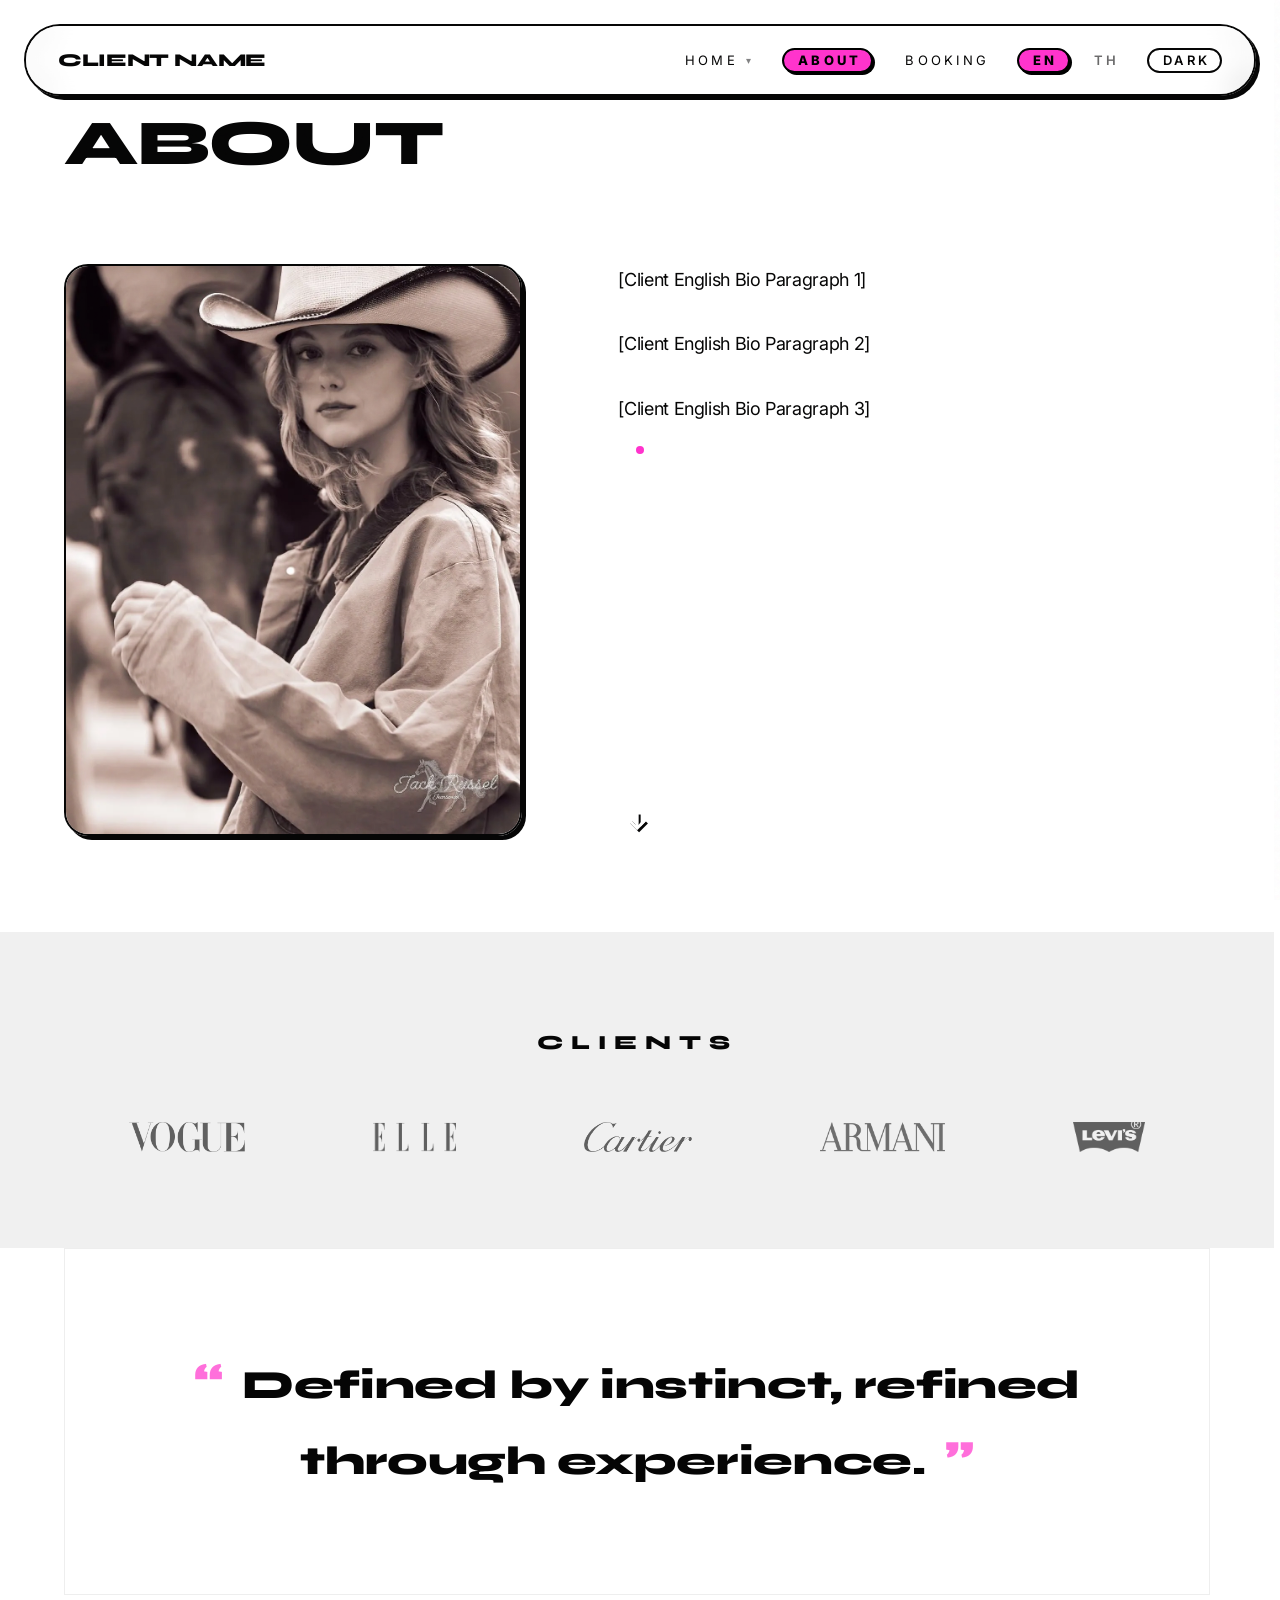
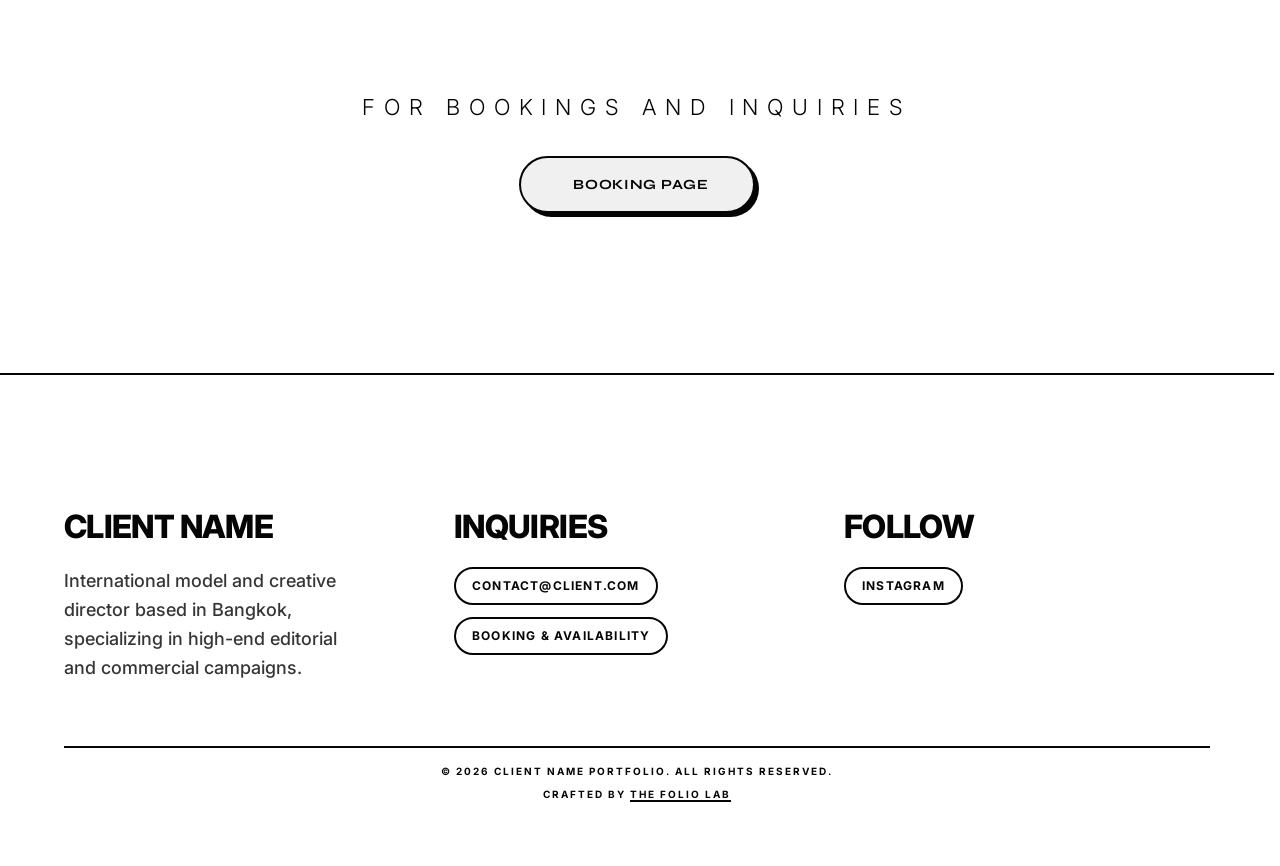
==== about.html @ cae7a1b9 "Initial commit" ====
<!DOCTYPE html>
<html lang="en">
<head>
    <meta charset="UTF-8">
    <meta name="viewport" content="width=device-width, initial-scale=1.0">
    
    <!-- SEO & METADATA -->
    <meta name="description" content="Learn more about [Client Name] and their professional experience.">
    <meta name="robots" content="index, follow, max-image-preview:large">
    <link rel="canonical" href="https://your-client-domain.com/about.html">
    
    <!-- Open Graph -->
    <meta property="og:title" content="About | Client Name">
    <meta property="og:description" content="Learn more about [Client Name] and their professional experience.">
    <meta property="og:image" content="https://your-client-domain.com/image/about/01.webp">
    <meta property="og:url" content="https://your-client-domain.com/about.html">
    <meta property="og:type" content="profile">
    
    <!-- Twitter Cards -->
    <meta name="twitter:card" content="summary_large_image">
    <meta name="twitter:title" content="About | Client Name">
    <meta name="twitter:description" content="Learn more about [Client Name] and their professional experience.">
    <meta name="twitter:image" content="https://your-client-domain.com/image/about/01.webp">
    
    <meta name="apple-mobile-web-app-capable" content="yes">
    <meta name="apple-mobile-web-app-status-bar-style" content="black-translucent">
    <meta name="theme-color" content="#FFFFFF" media="(prefers-color-scheme: light)">
    <meta name="theme-color" content="#050505" media="(prefers-color-scheme: dark)">
    <link rel="manifest" href="manifest.json">
    <title>About | Client Name</title>
    <link rel="stylesheet" href="style.css">
    <link rel="preconnect" href="https://fonts.googleapis.com">
    <link rel="preconnect" href="https://fonts.gstatic.com" crossorigin>
    <link href="https://fonts.googleapis.com/css2?family=Inter:wght@400;500;600&family=Syne:wght@400;600;700;800&display=block" rel="stylesheet">
    <script src="config.js"></script>

    <!-- JSON-LD Structured Data for Google -->
    <script type="application/ld+json">
    {
      "@context": "https://schema.org",
      "@type": "ProfilePage",
      "mainEntity": {
        "@type": "Person",
        "name": "Client Name",
        "image": "https://your-client-domain.com/image/about/01.webp",
        "description": "Professional model and creative director.",
        "url": "https://your-client-domain.com/about.html"
      }
    }
    </script>
</head>
<body>

    <script src="nav.js"></script>
    <section style="padding-top: 96px; padding-bottom: 96px; border-top: none; min-height: 100vh; display: flex; align-items: center; position: relative;">
        <div class="container">
            <div style="grid-column: span 12;">
                <h2 class="page-header reveal">
                    <span lang="en">About</span>
                    <span lang="th">เกี่ยวกับฉัน</span>
                </h2>
                <div class="split-layout" style="text-align: left;">
                    <img src="image/about/01.webp" alt="Portrait" class="reveal" loading="lazy">
                    <div class="bio reveal delay-1">
                        <p lang="en">[Client English Bio Paragraph 1]</p>
                        <p lang="th">[Client Thai Bio Paragraph 1]</p>

                        <p lang="en">[Client English Bio Paragraph 2]</p>
                        <p lang="th">[Client Thai Bio Paragraph 2]</p>
                            
                        <p lang="en">[Client English Bio Paragraph 3]</p>
                        <p lang="th">[Client Thai Bio Paragraph 3]</p>
                    </div>
                </div>
            </div>
        </div>
        
        <!-- Y2K Scroll Indicator -->
        <div class="scroll-indicator" onclick="window.scrollBy({top: window.innerHeight, behavior: 'smooth'})" style="top: calc(100vh - 96px); bottom: auto;"></div>
    </section>

    <section class="container" style="background: var(--surface);">
        <div style="grid-column: span 12; padding: 96px 0;">
            <h2 class="reveal" style="font-size: 20px; letter-spacing: 0.4em; text-align: center;">
                <span lang="en">Clients</span>
                <span lang="th">ลูกค้าที่ร่วมงาน</span>
            </h2>
            <div class="reveal delay-1" style="display: flex; justify-content: center; align-items: center; font-family: var(--serif); font-size: 24px; opacity: 0.6; flex-wrap: wrap; gap: 128px;">
                <img src="image/brand_icons/vogue.webp" alt="VOGUE" class="brand-logo" style="height: 30px; width: auto; object-fit: contain; pointer-events: none;" loading="lazy" decoding="async">
                <img src="image/brand_icons/elle.webp" alt="ELLE" class="brand-logo" style="height: 30px; width: auto; object-fit: contain; pointer-events: none;" loading="lazy" decoding="async">
                <img src="image/brand_icons/cartier.webp" alt="CARTIER" class="brand-logo" style="height: 30px; width: auto; object-fit: contain; pointer-events: none;" loading="lazy" decoding="async">
                <img src="image/brand_icons/armani.webp" alt="ARMANI" class="brand-logo" style="height: 30px; width: auto; object-fit: contain; pointer-events: none;" loading="lazy" decoding="async">
                <img src="image/brand_icons/levi.webp" alt="LEVI'S" class="brand-logo" style="height: 30px; width: auto; object-fit: contain; pointer-events: none;" loading="lazy" decoding="async">
            </div>
        </div>
    </section>

    <section class="container" style="padding-bottom: 160px;">
        <div style="grid-column: span 12;">
            <div class="reveal" style="padding: 96px; border: 1px solid #eee;">
                <p class="editorial-quote">
                    <span lang="en">Defined by instinct, refined through experience.</span>
                    <span lang="th">ขับเคลื่อนด้วยสัญชาตญาณ หล่อหลอมด้วยประสบการณ์</span>
                </p>
            </div>
            
            <div style="margin-top: 96px; text-align: center;">
                <h3 class="reveal">
                    <span lang="en">For bookings and inquiries</span>
                    <span lang="th">สำหรับการจองและติดต่อสอบถาม</span>
                </h3>
                <a href="booking.html" class="btn-bold reveal delay-1">
                    <span lang="en">Booking Page</span>
                    <span lang="th">ไปที่หน้าการจอง</span>
                </a>
            </div>
        </div>
    </section>

    <script src="footer.js"></script>
    <script src="main.js"></script>
</body>
</html>
---- style.css ----
/* ==========================================================================
   CLIENT CONFIGURATION (THEME SETTINGS)
   Update these variables to re-skin the entire website in seconds.
   ========================================================================== */
:root {
    /* 1. BRAND COLORS */
    --black: #000000;
    --white: #ffffff;
    --gold: #FF33CC; /* Softened Cyber Pink for Y2K Accent */

    /* 2. BRAND FONTS */
    --serif: 'Syne', sans-serif; /* Wide, chunky Y2K Display font */
    --sans: 'Inter', -apple-system, BlinkMacSystemFont, "Segoe UI", Roboto, sans-serif;

    /* 3. SPACING */
    --margin: 64px;
    --gutter: 24px;

    /* Theme-aware variables */
    --bg: #FFFFFF; 
    --text: #050505; 
    --surface: #F0F0F0; 
    --nav-bg: rgba(255, 255, 255, 0.6);
    --dropdown-bg: #FFFFFF;
    --alt-bg: #F4F4F4; 
    --border-subtle: #050505; /* Solid black outlines */
    --scrollbar-thumb: rgba(5, 5, 5, 0.3);
}

[data-theme="dark"] {
    --bg: #050505;
    --text: var(--white);
    --surface: #1A1A1A;
    --nav-bg: rgba(5, 5, 5, 0.6);
    --dropdown-bg: #050505;
    --alt-bg: #111111;
    --border-subtle: #FFFFFF;
    --gold: #00FFCC; /* Electric Cyan in dark mode */
    --scrollbar-thumb: rgba(255, 255, 255, 0.3);
}

html {
    width: 100%;
    scrollbar-gutter: stable; /* Prevents layout shift when modals open */
}

/* Modern Scrollbar Styling */
::-webkit-scrollbar {
    width: 6px;
    background-color: transparent;
}

::-webkit-scrollbar-thumb {
    background: var(--scrollbar-thumb);
    border-radius: 10px;
    border: 1px solid transparent;
    background-clip: padding-box;
}
::-webkit-scrollbar-thumb:hover {
    background: var(--gold);
    border: 1px solid transparent;
    background-clip: padding-box;
}

/* Scroll Lock Engine */
html.scroll-locked {
    scrollbar-width: none !important;
    -ms-overflow-style: none !important;
}
html.scroll-locked::-webkit-scrollbar { display: none !important; width: 0 !important; height: 0 !important; }

body {
    overflow-x: hidden;
    width: 100%;
}

* {
    margin: 0;
    padding: 0;
    box-sizing: border-box;
    -webkit-tap-highlight-color: transparent; /* Removes the default mobile browser gray tap blink universally */
}

body {
    background-color: var(--bg);
    color: var(--text);
    font-family: var(--sans);
    font-size: 18px;
    line-height: 1.5;
    letter-spacing: -0.02em; /* Slightly tighter for body text */
    -webkit-font-smoothing: antialiased;
}

/* Premium Film Grain Overlay */
body::after {
    content: "";
    position: fixed;
    top: 0; left: 0; width: 100vw; height: 100vh;
    pointer-events: none;
    z-index: 9999;
    /* SVG Noise generated via data URI for zero-latency loading */
    background-image: url("data:image/svg+xml,%3Csvg viewBox='0 0 200 200' xmlns='http://www.w3.org/2000/svg'%3E%3Cfilter id='noiseFilter'%3E%3CfeTurbulence type='fractalNoise' baseFrequency='0.8' numOctaves='3' stitchTiles='stitch'/%3E%3C/filter%3E%3Crect width='100%25' height='100%25' filter='url(%23noiseFilter)' opacity='0.06'/%3E%3C/svg%3E");
    opacity: 0.8;
    mix-blend-mode: overlay;
}

/* Language Toggle Logic */
/* Hide Thai elements by default */
[lang="th"] { 
    display: none !important; 
}

/* Toggle logic: target only elements with the explicit lang attribute */
body.lang-th [lang="en"] { display: none !important; }
body.lang-th [lang="th"] { display: block !important; }
body.lang-th a[lang="th"], body.lang-th span[lang="th"] { display: inline-block !important; }

h1, h2, .logo {
    font-family: var(--serif);
    font-weight: 800; /* Bold and chunky */
    text-transform: uppercase;
    letter-spacing: -0.02em;
}

h1 { font-size: clamp(48px, 6vw, 88px); line-height: 0.9; overflow-wrap: break-word; } /* Scaled down slightly to not overpower the image */
h2 { font-size: 56px; margin-bottom: 64px; font-weight: 800; } 

h3 { 
    font-family: var(--sans); 
    font-size: 22px; 
    font-weight: 300; 
    text-transform: uppercase; 
    letter-spacing: 0.4em; 
    margin-bottom: 32px; 
    color: var(--text); 
    opacity: 1; /* Ensures text stays strictly black on white backgrounds */
}

a { text-decoration: none; color: inherit; transition: opacity 0.3s ease, color 0.3s ease; }
a:hover { opacity: 0.7; transition-delay: 0.1s; }

/* Brand Logos Theme Adaptability */
.brand-logo { 
    transition: filter 0.5s ease; 
    pointer-events: none; /* Foolproof kill switch: Blocks all click events and modal triggers */
}
[data-theme="dark"] .brand-logo { filter: invert(1) brightness(0.9); }

/* Grid System */
.container {
    max-width: 1440px;
    margin: 0 auto;
    padding: 0 var(--margin);
    display: grid;
    grid-template-columns: repeat(12, 1fr);
    gap: var(--gutter);
}

/* --- 2. NAVIGATION BAR --- */
nav {
    height: 72px; 
    display: flex;
    align-items: center;
    justify-content: space-between;
    padding: 0 32px; 
    position: fixed;
    top: 24px; /* Floating pill */
    left: 0;
    right: 0;
    margin: 0 auto;
    width: calc(100% - 48px);
    max-width: 1440px;
    z-index: 100;
    border: 2px solid var(--border-subtle);
    border-radius: 100px;
    box-shadow: 4px 4px 0 var(--border-subtle);
    transition: all 0.5s cubic-bezier(0.16, 1, 0.3, 1);
}

nav::before {
    content: '';
    position: absolute;
    inset: 0;
    border-radius: inherit;
    background: var(--nav-bg);
    backdrop-filter: blur(15px);
    z-index: -1;
    pointer-events: none;
    transition: all 0.5s cubic-bezier(0.16, 1, 0.3, 1);
}

/* --- NAVIGATION ENTRANCE ANIMATION --- */
@keyframes navEntrance {
    from {
        opacity: 0;
    }
    to {
        opacity: 1;
    }
}

.logo {
    opacity: 0;
    animation: navEntrance 1.2s cubic-bezier(0.16, 1, 0.3, 1) forwards;
    animation-delay: 0.1s;
}

@media (min-width: 769px) {
    .nav-links > * {
        opacity: 0;
        animation: navEntrance 1.2s cubic-bezier(0.16, 1, 0.3, 1) forwards;
    }
    .nav-links > *:nth-child(1) { animation-delay: 0.2s; }
    .nav-links > *:nth-child(2) { animation-delay: 0.3s; }
    .nav-links > *:nth-child(3) { animation-delay: 0.4s; }
    .nav-links > *:nth-child(4) { animation-delay: 0.5s; }
    .nav-links > *:nth-child(5) { animation-delay: 0.6s; }
}

@keyframes heroFadeIn {
    from { opacity: 0; transform: scale(1.1) translateZ(0); }
    to { opacity: 1; transform: scale(1) translateZ(0); }
}

.nav-links {
    display: flex;
    gap: 16px; /* Tighter spacing between nav items */
    font-size: 13px; /* Slightly larger font */
    text-transform: uppercase;
    letter-spacing: 0.25em; /* More spread out */
    margin-left: auto; /* Pushes the nav-links to the right */
    align-items: center;
}

.theme-toggle {
    cursor: pointer;
    opacity: 1;
    font-weight: 600;
    padding: 4px 10px 4px 14px; /* Optically centers text by offsetting the wide letter-spacing */
    line-height: 1;
    border-radius: 100px;
    border: 2px solid var(--border-subtle);
    transition: all 0.2s ease;
    display: flex;
    align-items: center;
}

.lang-switch {
    transition: all 0.3s ease;
    display: flex;
    align-items: center;
    gap: 8px; /* Smoother grouping for the toggles */
}

.lang-switch span {
    opacity: 0.6; /* Dim the inactive one */
    font-weight: 600;
    transition: all 0.2s ease;
    cursor: pointer;
    position: relative;
    display: inline-block;
    padding: 4px 10px 4px 14px; /* Optically centers text */
    line-height: 1; /* Tightens the internal spacing */
    border-radius: 100px;
    border: 2px solid transparent;
}

/* Highlight EN when active */
body:not(.lang-th) .lang-switch .en {
    opacity: 1;
    font-weight: 800;
    color: var(--black) !important;
    background-color: var(--gold);
    border-color: var(--black);
    box-shadow: 2px 2px 0 var(--black);
}
body:not(.lang-th) .lang-switch .en:hover {
    color: var(--black) !important;
}

/* Highlight TH when active */
body.lang-th .lang-switch .th {
    opacity: 1;
    font-weight: 800;
    color: var(--black) !important;
    background-color: var(--gold);
    border-color: var(--black);
    box-shadow: 2px 2px 0 var(--black);
}
body.lang-th .lang-switch .th:hover {
    color: var(--black) !important;
}

.logo, .nav-links a, .lang-switch {
    color: var(--text);
    transition: color 0.5s cubic-bezier(0.16, 1, 0.3, 1);
}

/* Prevent native mobile dragging and highlighting of navigation links */
.logo, .nav-links a, .lang-switch span, .theme-toggle, .mobile-toggle {
    -webkit-user-drag: none;
    -webkit-touch-callout: none;
    user-select: none;
}

.nav-links > a, .dropdown-trigger {
    padding: 4px 10px 4px 14px; /* Optically centers text */
    line-height: 1;
    border-radius: 100px;
    border: 2px solid transparent;
    transition: all 0.2s ease;
}

.nav-links > a.active, .dropdown-trigger.active {
    color: var(--black) !important;
    background-color: var(--gold);
    border-color: var(--black);
    box-shadow: 2px 2px 0 var(--black);
    font-weight: 800;
}
.nav-links > a.active:hover, .dropdown-trigger.active:hover {
    color: var(--black) !important;
}

.back-to-top {
    position: fixed;
    bottom: 40px;
    right: 40px;
    font-size: 10px;
    text-transform: uppercase;
    letter-spacing: 0.4em;
    z-index: 90;
    opacity: 0;
    pointer-events: none;
    transform: translateY(20px);
    transition: opacity 0.6s cubic-bezier(0.16, 1, 0.3, 1), transform 0.2s ease, background-color 0.2s ease, color 0.2s ease, border-color 0.2s ease, box-shadow 0.2s ease;
    cursor: pointer;
    background: var(--nav-bg);
    backdrop-filter: blur(10px);
    padding: 16px 24px;
    border: 2px solid var(--border-subtle);
    border-radius: 100px;
    box-shadow: 4px 4px 0 var(--border-subtle);
    color: var(--text);
    -webkit-tap-highlight-color: transparent;
}
.back-to-top.visible { opacity: 1; pointer-events: auto; transform: translateY(0); }

/* Homepage Hero State: Transparent background and white text when not scrolled */
nav.on-hero:not(.scrolled) {
    background: transparent;
    border-color: transparent;
    box-shadow: none;
}

nav.on-hero:not(.scrolled)::before {
    opacity: 0;
    background: transparent;
    backdrop-filter: none;
}

nav.on-hero:not(.scrolled) .logo,
nav.on-hero:not(.scrolled) .nav-links a,
nav.on-hero:not(.scrolled) .lang-switch,
nav.on-hero:not(.scrolled) .theme-toggle {
    color: var(--text);
}

/* Revert active items to a subtle outline pill on the transparent hero */
body:not(.lang-th) nav.on-hero:not(.scrolled) .lang-switch .en,
body.lang-th nav.on-hero:not(.scrolled) .lang-switch .th,
nav.on-hero:not(.scrolled) .nav-links > a.active,
nav.on-hero:not(.scrolled) .dropdown-trigger.active,
nav.on-hero:not(.scrolled) .theme-toggle {
    background-color: transparent;
    border-color: var(--text);
    box-shadow: none;
    color: var(--text) !important;
}

body:not(.lang-th) nav.on-hero:not(.scrolled) .lang-switch .en:hover,
body.lang-th nav.on-hero:not(.scrolled) .lang-switch .th:hover,
nav.on-hero:not(.scrolled) .nav-links > a.active:hover,
nav.on-hero:not(.scrolled) .dropdown-trigger.active:hover {
    color: var(--gold) !important;
    border-color: var(--gold);
    background-color: transparent;
    box-shadow: none;
}

/* Editorial Dropdown Styling */
.dropdown {
    position: relative;
    display: inline-block;
}

.dropdown-trigger {
    display: inline-flex;
    align-items: center;
}

.dropdown-trigger::after {
    content: '▾';
    margin-left: 8px;
    font-size: 10px;
    opacity: 0.5;
    display: inline-block;
    transition: transform 0.4s cubic-bezier(0.16, 1, 0.3, 1);
}

.dropdown:hover .dropdown-trigger::after {
    transform: rotate(180deg);
    opacity: 1;
    transition-delay: 0.1s;
}

.dropdown-content {
    position: absolute;
    top: 100%;
    left: 50%;
    transform: translateX(-50%) translateY(8px); /* Tighter emergence */
    background: var(--dropdown-bg);
    backdrop-filter: blur(15px); /* Lighter blur */
    min-width: 140px; /* Reduced width */
    padding: 16px 0; /* Reduced padding */
    border: 2px solid var(--border-subtle); /* Subtle attachment */
    border-radius: 24px; /* Removed border radius */
    box-shadow: 4px 4px 0 var(--border-subtle); /* Removed shadow */
    opacity: 0;
    visibility: hidden;
    transition: opacity 0.3s ease, transform 0.3s cubic-bezier(0.16, 1, 0.3, 1), visibility 0.3s;
    z-index: 101;
}

.dropdown:hover .dropdown-content {
    opacity: 1;
    visibility: visible;
    transform: translateX(-50%) translateY(0) scale(1);
    transition-delay: 0.1s;
}

.dropdown-content a {
    display: block !important; 
    padding: 12px 14px 12px 18px; /* Optically centers text */
    font-size: 10px;
    text-align: center;
    letter-spacing: 0.3em;
    color: var(--text) !important; /* Ensure readability on theme background */
    opacity: 0;
    transform: translateY(4px);
    transition: opacity 0.3s ease, transform 0.3s ease, color 0.3s ease;
}

.dropdown:hover .dropdown-content a {
    opacity: 1;
    transform: translateY(0);
}

/* Subtle staggered entrance for the text */
.dropdown:hover .dropdown-content a:nth-child(1) { transition-delay: 0.15s; }
.dropdown:hover .dropdown-content a:nth-child(2) { transition-delay: 0.2s; }
.dropdown:hover .dropdown-content a:nth-child(3) { transition-delay: 0.25s; }
.dropdown:hover .dropdown-content a:nth-child(4) { transition-delay: 0.3s; }
.dropdown:hover .dropdown-content a:nth-child(5) { transition-delay: 0.35s; }

.dropdown-content a.active {
    color: var(--gold) !important;
    font-weight: 600;
}

/* Hamburger Icon */
.mobile-toggle {
    display: none;
    flex-direction: column;
    gap: 8px;
    cursor: pointer;
    position: relative;
    z-index: 1001;
    /* Mobile entrance animation */
    opacity: 0;
    animation: navEntrance 1.2s cubic-bezier(0.16, 1, 0.3, 1) forwards;
    animation-delay: 0.2s;
}

.mobile-toggle span {
    width: 22px;
    height: 1px;
    background-color: currentColor;
    transition: all 0.3s cubic-bezier(0.16, 1, 0.3, 1);
}

.btn-book {
    border: 0.5px solid var(--black); /* Keep thin border */
    padding: 12px 24px; /* Slightly more padding */
    font-size: 13px; /* Slightly smaller font */
    text-transform: uppercase;
    letter-spacing: 0.15em; /* Refined letter spacing */
}

/* --- 3. HOMEPAGE SPECIFIC SECTIONS --- */
.hero {
    height: 100vh;
    display: flex;
    align-items: flex-end;
    padding: var(--margin);
    position: relative;
    overflow: hidden; /* Necessary for the scale effect */
    background-color: var(--bg);
}

.hero::before {
    /* Y2K Grid / Noise Background (Placeholder overlay) */
    content: '';
    position: absolute;
    inset: 0;
    background-image: radial-gradient(var(--border-subtle) 1px, transparent 0);
    background-size: 24px 24px;
    opacity: 0.1;
    z-index: 1;
    pointer-events: none;
}

.hero-bg {
    position: absolute;
    inset: 32px;
    background-color: #ccc;
    background-repeat: no-repeat;
    background-position: center 10%;
    background-size: cover;
    z-index: 0;
    border: 2px solid var(--border-subtle);
    border-radius: 40px;
    box-shadow: 8px 8px 0 var(--border-subtle);
    transform-origin: center 20%;
    opacity: 1;
    -webkit-backface-visibility: hidden;
    backface-visibility: hidden;
    will-change: transform; /* Offloads parallax strictly to the GPU */
}

.hero:not(.loaded) .hero-bg {
    opacity: 0; /* Hide strictly while waiting for the JS gatekeeper */
}

.hero.loaded .hero-bg {
    animation: heroFadeIn 2.5s cubic-bezier(0.16, 1, 0.3, 1) both;
}

.hero-content p {
    text-transform: uppercase; /* Keep uppercase */
    letter-spacing: 0.2em; /* More spread out */
    font-size: 14px;
    margin-bottom: 12px;
    color: var(--bg);
    font-weight: 800;
    text-shadow: 3px 3px 0 var(--text);
}

/* --- Y2K SCROLLING MARQUEE --- */
.hero-marquee {
    position: absolute;
    bottom: 24px;
    left: 50%;
    transform: translateX(-50%);
    width: calc(100% - 48px);
    max-width: 1440px;
    overflow: hidden;
    background: var(--nav-bg);
    backdrop-filter: blur(15px);
    border: 2px solid var(--border-subtle);
    border-radius: 100px;
    box-shadow: 4px 4px 0 var(--border-subtle);
    padding: 16px 0;
    z-index: 10;
    display: flex;
    white-space: nowrap;
}

.hero-marquee-track {
    display: flex;
    animation: marqueeScroll 15s linear infinite;
}

.hero-marquee:hover .hero-marquee-track {
    animation-play-state: paused;
}

.hero-marquee-track span {
    font-family: var(--sans);
    font-weight: 600;
    text-transform: uppercase;
    letter-spacing: 0.2em;
    font-size: 12px;
    color: var(--text);
    padding: 0 32px;
}

@keyframes marqueeScroll {
    0% { transform: translateX(0); }
    100% { transform: translateX(-50%); }
}

/* --- Y2K SCROLL INDICATOR --- */
.scroll-indicator {
    position: absolute;
    bottom: 112px; /* Sits perfectly above the marquee on the hero */
    left: 50%;
    transform: translateX(-50%);
    z-index: 10;
    display: flex;
    justify-content: center;
    align-items: center;
    opacity: 0;
    color: var(--bg);
    text-shadow: 2px 2px 0 var(--text);
    animation: fadeInArrow 0.5s ease-out forwards 0.8s, bounceArrow 2s infinite ease-in-out 1.3s;
    transition: color 0.15s ease;
    cursor: pointer;
}

.scroll-indicator::after {
    content: '↓';
    font-family: var(--sans);
    font-weight: 800;
    font-size: 24px;
}

@keyframes fadeInArrow {
    from { opacity: 0; }
    to { opacity: 1; }
}

@keyframes bounceArrow {
    0%, 100% { transform: translateX(-50%) translateY(0); }
    50% { transform: translateX(-50%) translateY(8px); }
}

.scroll-indicator:hover {
    color: var(--gold);
}

.hero-content {
    position: relative;
    z-index: 2;
    width: fit-content;
    max-width: 100%;
    margin-left: 4vw; 
    margin-bottom: 12vh;
}

.hero-content h1 {
    color: var(--bg);
    text-shadow: 6px 6px 0 var(--text);
}

.hero-tagline {
    font-family: var(--sans);
    font-size: 13px;
    font-weight: 800;
    text-transform: uppercase;
    letter-spacing: 0.5em; /* Editorial wide tracking */
    opacity: 1;
    margin-top: 24px; 
    position: relative;
}

/* Subtle Line Separator */
.hero-tagline::before {
    content: '';
    position: absolute;
    top: -12px; /* Positioned exactly in the middle of the gap */
    left: 0;
    width: 0;
    height: 2px;
    background-color: var(--text);
    opacity: 1;
    transition: width 1s cubic-bezier(0.16, 1, 0.3, 1) 0.2s; /* Synchronized with delay-1 */
}

/* Ensures tagline maintains its editorial softness after reveal */
.hero-tagline.reveal.active {
    opacity: 0.7;
}

.hero-tagline.reveal.active::before {
    width: 40px;
}

.hero-btns {
    margin-top: 32px;
    display: flex;
    gap: 24px;
}

.btn-primary, .btn-secondary, .btn-bold {
    border-radius: 100px;
    font-family: var(--serif);
    font-weight: 700;
    text-transform: uppercase;
    letter-spacing: 0.05em;
    border: 2px solid var(--border-subtle);
    box-shadow: 4px 4px 0 var(--border-subtle);
    transition: all 0.2s ease;
    -webkit-tap-highlight-color: transparent; /* Removes the default browser gray blink */
}

.btn-primary { background: var(--gold); color: var(--black); border-color: var(--black); box-shadow: 4px 4px 0 var(--black); padding: 16px 44px 16px 52px; font-size: 14px; }
.btn-secondary { background: var(--bg); color: var(--text); padding: 16px 44px 16px 52px; font-size: 14px; }

@media (hover: hover) {
    .back-to-top:hover { 
        background: var(--gold);
        color: var(--black) !important;
        border-color: var(--black);
        transform: translate(-2px, -2px) !important;
        box-shadow: 6px 6px 0 var(--black);
        opacity: 1;
    }

    .logo:hover, 
    .nav-links a:hover, 
    .lang-switch span:hover {
        color: var(--gold) !important;
        opacity: 1;
    }

    .theme-toggle:hover {
        opacity: 1;
        color: var(--black) !important;
        background-color: var(--gold);
        border-color: var(--black);
        box-shadow: 2px 2px 0 var(--black);
    }

    .btn-primary:hover {
        transform: translate(-2px, -2px) !important;
        box-shadow: 6px 6px 0 var(--black);
        opacity: 1;
    }

    .btn-secondary:hover, .btn-bold:hover {
        background: var(--gold);
        color: var(--black);
        border-color: var(--black);
        transform: translate(-2px, -2px) !important;
        box-shadow: 6px 6px 0 var(--black);
        opacity: 1;
    }

    /* Image Y2K Hovers - Isolated to devices with actual mice so mobile long-press saves don't get interrupted */
    .featured-item:hover,
    .full-grid img:hover,
    .video-item:hover,
    .digitals-grid img:hover {
        transform: translate(-4px, -4px) !important;
        box-shadow: 8px 8px 0 var(--text);
        border-color: var(--text);
    }
    
    .full-grid img:hover {
        z-index: 2; 
    }

    /* Prevent visual drop-glitch when opening modals */
    .freeze-hover {
        transform: translate(-4px, -4px) !important;
        box-shadow: 8px 8px 0 var(--text) !important;
        border-color: var(--text) !important;
        z-index: 2 !important;
    }

}

/* Momentary "Blink" effect on click/tap */
.btn-primary:active, .btn-bold:active {
    background: var(--gold) !important; 
    color: var(--black) !important; 
    transform: scale(0.97) !important;
    transition: none; 
}

.btn-secondary:active {
    border-color: var(--gold) !important; /* The white border blinks gold */
    color: var(--gold) !important; /* The white text blinks gold */
    background: transparent !important; /* The background stays empty */
    transform: scale(0.97) !important;
    transition: none;
}

.back-to-top:active {
    background: var(--gold) !important; 
    border-color: var(--black) !important;
    color: var(--black) !important; 
    transform: scale(0.97) !important;
    transition: none;
}

.lang-switch span:active, .theme-toggle:active {
    opacity: 1 !important;
    transform: scale(0.95) !important;
    transition: none;
}

/* Sections */
section { 
    padding: 96px 0; 
    border-top: none;
    width: 100%;
    position: relative;
    scroll-margin-top: 120px; /* Accounts for floating pill header height */
}

/* --- ANIMATIONS --- */

.reveal {
    opacity: 0;
    transform: translateY(20px);
}

.reveal:not(.reveal-done) {
    transition: transform 0.8s cubic-bezier(0.16, 1, 0.3, 1), opacity 0.8s cubic-bezier(0.16, 1, 0.3, 1);
}

.reveal.active {
    opacity: 1;
    transform: translateY(0);
}

/* Staggered Reveal Delays */
.reveal.delay-1 { transition-delay: 0.15s; }
.reveal.delay-2 { transition-delay: 0.3s; }
.reveal.delay-3 { transition-delay: 0.45s; }
.reveal.delay-4 { transition-delay: 0.6s; }

.bg-alt {
    background-color: var(--alt-bg); /* Theme-aware background */
}

#highlights .container {
    max-width: 1600px;
}

.featured-grid {
    display: grid;
    grid-template-columns: repeat(4, 1fr);
    gap: var(--gutter);
    contain: layout; /* Helps Safari performance and stability */
}

.featured-item {
    display: block;
    position: relative;
    overflow: hidden;
    background-color: var(--surface);
    aspect-ratio: 3 / 4; /* Eliminates layout thrashing by holding the shape while loading */
    border-radius: 24px;
    border: 2px solid var(--border-subtle);
    box-shadow: 4px 4px 0 var(--border-subtle);
    will-change: transform, opacity; /* Pre-allocates memory for smooth entrance reveal */
    transition: transform 0.05s ease, box-shadow 0.05s ease, border-color 0.05s ease;
}

.featured-item img {
    width: 100%; 
    height: 100%;
    object-fit: cover;
    display: block;
    position: relative;
    z-index: 1;
    background-color: var(--surface);
    will-change: transform, opacity; /* Pre-allocates memory for hover state and smooth reveal */
    transition: filter 0.05s ease;
}

.full-grid {
    display: flex;
    gap: 48px; /* Reduced from 80px for a tighter editorial look */
    align-items: flex-start;
}

.portfolio-column {
    flex: 1;
    display: flex;
    gap: 16px;
    align-items: start;
}

.masonry-col {
    flex: 1;
    display: flex;
    flex-direction: column;
    gap: 16px;
}

.full-grid img { 
    width: 100%; 
    height: auto;
    display: block;
    background-color: var(--surface);
    position: relative;
    z-index: 1; /* Establishes clean stacking context */
    border-radius: 24px;
    border: 2px solid var(--border-subtle);
    box-shadow: 4px 4px 0 var(--border-subtle);
    will-change: transform, opacity, box-shadow; /* Eliminates hover stutter and smooths entrance reveal */
    transition: transform 0.05s ease, box-shadow 0.05s ease, border-color 0.05s ease;
}

.video-grid {
    display: grid;
    grid-template-columns: repeat(2, 1fr);
    gap: var(--gutter);
    align-items: start;
}

.video-item {
    display: block;
    position: relative;
    overflow: hidden;
    border-radius: 24px;
    border: 2px solid var(--border-subtle);
    box-shadow: 4px 4px 0 var(--border-subtle);
    will-change: transform, opacity; /* Smooths entrance reveal */
    transition: transform 0.05s ease, box-shadow 0.05s ease, border-color 0.05s ease;
}

.video-grid video, .video-grid iframe {
    width: 100%;
    aspect-ratio: 16 / 9;
    background-color: var(--surface);
    object-fit: cover;
    display: block;
    position: relative;
    z-index: 1;
}

.digitals-grid {
    display: grid;
    grid-template-columns: repeat(4, 1fr);
    gap: var(--gutter);
    contain: layout; /* Locks the grid geometry to prevent JS sorting scramble */
}
.digitals-grid img {
    width: 100%;
    aspect-ratio: 3 / 4;
    object-fit: cover;
    background-color: var(--surface);
    filter: none; /* Digitals stay raw/natural */
    display: block;
    position: relative;
    z-index: 1;
    border-radius: 24px;
    border: 2px solid var(--border-subtle);
    box-shadow: 4px 4px 0 var(--border-subtle);
    will-change: transform, opacity; /* Hardware acceleration for smooth sweep */
    transition: transform 0.05s ease, box-shadow 0.05s ease, border-color 0.05s ease;
}

/* Section Labels for UX */
.section-label {
    grid-column: span 12;
    font-family: var(--serif);
    font-size: 40px;
    font-style: normal;
    font-weight: 800;
    text-transform: uppercase;
    letter-spacing: -0.02em;
    color: var(--text);
    opacity: 1; /* Ensures labels stay strictly black on white backgrounds */
    margin-bottom: 48px; 
    text-align: left; /* Shift from center to left for editorial feel */
    padding-left: 24px; /* Subtle offset */
}

.section-label {
    position: relative; /* Needed for absolute positioning of pseudo-elements */
    padding-bottom: 24px; /* Space for the line below */
}

.section-label::before {
    content: '';
    position: absolute;
    bottom: 0;
    left: 24px; /* Match padding */
    width: 120px;
    height: 1px;
    background: linear-gradient(to right, var(--text), transparent); /* Fade out to the right */
    opacity: 0.3;
}

.section-label::after { content: none; }

/* Center alignment override for Measurements */
#measurements .section-label {
    text-align: center;
    padding-left: 0;
}
#measurements .section-label::before {
    left: 50%;
    transform: translateX(-50%);
    background: linear-gradient(to right, transparent, var(--text), transparent); /* Fade evenly */
}

/* --- 5. SUBPAGE HEADERS (Independent from Homepage) --- */
.page-header {
    font-family: var(--serif);
    font-size: 64px;
    font-style: normal;
    font-weight: 800;
    text-transform: uppercase;
    letter-spacing: -0.02em;
    color: var(--text);
    text-align: left;
    margin-bottom: 48px;
    position: relative;
    padding-bottom: 24px;
}

.page-header::before {
    display: none;
}

.page-description {
    font-family: var(--serif);
    font-style: italic;
    font-size: 20px;
    line-height: 1.6;
    opacity: 0.9; /* Subtle softness but maintains black character */
    color: var(--text);
    text-align: left;
}

.editorial-quote {
    font-family: var(--serif);
    font-style: normal;
    font-weight: 800;
    font-size: 40px;
    line-height: 1.6;
    color: var(--text);
    text-align: center;
}

.editorial-quote::before,
.editorial-quote::after {
    color: var(--gold);
    opacity: 0.7;
    font-size: 1.2em;
    transition: opacity 0.3s ease;
}

.editorial-quote::before { content: '“'; margin-right: 8px; }
.editorial-quote::after { content: '”'; margin-left: 8px; }

#measurements {
    padding: 48px 0;
}

.info-strip {
    padding: 24px 0;
    text-align: center;
    display: flex;
    justify-content: center;
    gap: 48px;
    font-family: var(--sans);
    font-style: normal;
    font-size: 18px;
    letter-spacing: 0.1em;
    text-transform: uppercase;
    font-weight: 600;
}

/* --- 4. CALL TO ACTION & FOOTER --- */
.cta-section {
    text-align: center;
    padding: 160px 0;
    border-top: 2px solid var(--border-subtle);
}

.btn-bold {
    display: inline-block; background: var(--surface); color: var(--text); padding: 16px 44px 16px 52px; font-size: 14px; margin: 0;
}

.contact-list {
    display: flex;
    justify-content: center;
    gap: 24px;
    flex-wrap: wrap;
    margin-top: 24px;
}

.contact-list .btn-bold {
    min-width: 160px; /* More compact for a single-row feel */
}

/* --- 5. PAGE SPECIFIC LAYOUTS (About & Booking) --- */
.split-layout {
    display: flex;
    gap: 96px;
    align-items: flex-start;
}
.split-layout img { 
    width: 40%; 
    height: auto; 
    border-radius: 24px;
    border: 2px solid var(--border-subtle);
    box-shadow: 4px 4px 0 var(--border-subtle);
}
.split-layout .bio { 
    width: 50%; 
    font-family: var(--sans); 
    font-size: 18px; 
    line-height: 1.8; 
    color: var(--text); 
    text-align: left;
    margin-top: 0;
}
.split-layout .bio p { margin-bottom: 32px; }
.split-layout .bio p:last-child { margin-bottom: 0; }


/* Modal Styles */
.modal {
    display: none;
    position: fixed;
    z-index: 2000;
    left: 0;
    top: 0;
    width: 100%;
    height: 100%;
    background-color: rgba(0, 0, 0, 0.95);
    backdrop-filter: blur(5px);
    cursor: pointer;
    transition: all 0.3s ease;
}

.modal-content {
    margin: auto;
    display: block;
    max-width: 90%;
    max-height: 90%;
    position: absolute;
    top: 50%;
    left: 50%;
    transform: translate(-50%, -50%);
    object-fit: contain;
    cursor: default; /* Overrides the parent pointer to tell the browser it's not a button */
    -webkit-touch-callout: default; /* Explicitly forces the long-press 'Save Image' menu on iOS */
}

/* Modal Navigation */
.modal-nav {
    position: absolute;
    top: 50%;
    transform: translateY(-50%);
    color: var(--white);
    font-size: 32px;
    font-weight: 300;
    cursor: pointer;
    padding: 48px;
    user-select: none;
    z-index: 2001;
    transition: opacity 0.3s;
}
.modal-nav:hover { opacity: 0.5; transition-delay: 0.1s; }
.modal-prev { left: 0; }
.modal-next { right: 0; }

@media (max-width: 390px) {
    .modal-nav { padding: 20px; font-size: 24px; }
}

footer {
    padding: 128px 0 64px;
    background-color: var(--bg);
    color: var(--text);
    border-top: 2px solid var(--border-subtle);
    margin-top: 0;
}

.footer-column {
    grid-column: span 4;
}

.footer-label {
    font-family: var(--serif);
    font-style: normal;
    font-weight: 800;
    font-size: 32px;
    text-transform: uppercase;
    letter-spacing: -0.02em;
    color: var(--text);
    margin-bottom: 32px;
}

.footer-column a, .footer-column p {
    color: var(--text);
    font-family: var(--sans);
}

.footer-column p {
    display: block;
    margin-bottom: 16px;
}

.footer-column a {
    font-size: 12px;
    text-transform: uppercase;
    letter-spacing: 0.1em;
    display: inline-block;
    padding: 8px 16px;
    border-radius: 100px;
    border: 2px solid var(--border-subtle);
    font-weight: 700;
    margin-bottom: 12px;
    margin-right: 8px;
    transition: all 0.15s ease;
}

.footer-column a:hover {
    color: var(--black) !important;
    background-color: var(--gold);
    border-color: var(--black);
    box-shadow: 4px 4px 0 var(--black);
    transform: translate(-2px, -2px) !important;
    opacity: 1;
}

.footer-bottom {
    grid-column: span 12;
    text-align: center;
    font-size: 10px;
    color: var(--text);
    font-weight: 700;
    text-transform: uppercase;
    letter-spacing: 0.2em;
    padding-top: 16px;
    margin-top: 24px;
    border-top: 2px solid var(--border-subtle);
}

.footer-bottom .attribution {
    margin-top: 8px;
}

.footer-bottom .designer-link {
    display: inline;
    border-bottom: 2px solid var(--text);
    transition: all 0.15s ease;
}

.footer-bottom .designer-link:hover {
    color: var(--black);
    background-color: var(--gold);
    border-bottom-color: transparent;
    padding: 2px 8px;
    border-radius: 4px;
}

/* --- 6. GLOBAL RESPONSIVENESS --- */

/* Tablet & Small Laptops (1024px and below) */
@media (max-width: 1024px) {
    :root { --margin: 64px; }
    h1 { font-size: 80px; }
    .featured-grid { grid-template-columns: repeat(2, 1fr); } /* Changed from 3 to 2 to ensure symmetry for 4 images */

    /* Trigger Mobile Hamburger Menu on Tablets */
    .mobile-toggle { display: flex; }

    nav {
        transform: translateZ(0); /* Guarantees nav is consistently the containing block across all scroll states */
    }

    nav.nav-open {
        border-color: transparent;
        box-shadow: none;
    }
    nav.nav-open::before {
        opacity: 0;
    }

    .nav-links {
        position: fixed;
        top: -24px;
        left: -24px;
        transform: translateX(100%);
        width: calc(100% + 48px);
        height: 100vh;
        background: var(--nav-bg);
        backdrop-filter: blur(15px); /* Reduced for buttery smooth mobile entrance */
        flex-direction: column;
        justify-content: center;
        align-items: center;
        gap: 16px;
        transition: transform 0.4s cubic-bezier(0.16, 1, 0.3, 1); /* Faster snap */
        z-index: 1000;
        padding: 96px 48px;
        margin-left: 0;
        overflow-x: hidden;
        overflow-y: auto;
        overscroll-behavior: contain; /* Stops background page drag */
        touch-action: pan-y; /* Locks gestures strictly to vertical to prevent horizontal sliding */
    }

    nav.nav-open .nav-links { transform: translateX(0); }
    nav.nav-open .logo { color: var(--text) !important; position: relative; z-index: 1001; }
    nav.nav-open .mobile-toggle span { background-color: var(--text) !important; }
    nav.nav-open .nav-links a,
    nav.nav-open .lang-switch,
    nav.nav-open .theme-toggle { color: var(--text) !important; }
    
    /* Ensure active pages, active dropdowns, and active language toggles get a transparent outline pill regardless of menu state */
    nav .nav-links a.active,
    nav .dropdown-trigger.active,
    body:not(.lang-th) nav .lang-switch .en,
    body.lang-th nav .lang-switch .th { 
        color: var(--text) !important; 
        background-color: transparent !important;
        border-color: var(--text) !important;
        box-shadow: none !important;
    }

    /* Remove pink hover/tap states entirely from the mobile menu */
    nav .logo:hover,
    nav .logo:active {
        color: var(--text) !important;
    }

    nav .nav-links a:hover,
    nav .nav-links a:active,
    nav .dropdown-trigger:hover,
    nav .dropdown-trigger:active,
    nav .dropdown-content a:hover,
    nav .dropdown-content a:active,
    nav .lang-switch span:hover,
    nav .lang-switch span:active,
    nav .theme-toggle:hover,
    nav .theme-toggle:active {
        color: var(--text) !important;
        background-color: transparent !important;
        border-color: var(--text) !important;
        box-shadow: none !important;
        transform: none !important;
    }

    /* Neutralize high-specificity desktop overrides on the transparent hero */
    body:not(.lang-th) nav.on-hero:not(.scrolled) .lang-switch .en:hover,
    body.lang-th nav.on-hero:not(.scrolled) .lang-switch .th:hover,
    nav.on-hero:not(.scrolled) .nav-links > a.active:hover,
    nav.on-hero:not(.scrolled) .dropdown-trigger.active:hover {
        color: var(--text) !important;
        border-color: var(--text) !important;
        background-color: transparent !important;
        box-shadow: none !important;
        transform: none !important;
    }

    /* Animate Hamburger to X */
    nav.nav-open .mobile-toggle span:nth-child(1) { transform: translateY(4.5px) rotate(45deg); }
    nav.nav-open .mobile-toggle span:nth-child(2) { transform: translateY(-4.5px) rotate(-45deg); }

    .dropdown { width: 100%; display: flex; flex-direction: column; align-items: center; }

    /* Editorial Mobile Typography */
    .nav-links > a, .dropdown-trigger {
        font-family: var(--serif) !important;
        font-size: 24px !important;
        font-style: italic;
        text-transform: capitalize !important;
        letter-spacing: 0.1em !important;
        color: var(--text);
        display: flex !important;
        justify-content: center;
        width: 100%;
    }

    /* Animation for links when menu opens */
    .nav-links > * {
        opacity: 0;
        transform: translateY(20px);
        transition: opacity 0.2s ease, transform 0s 0.3s, color 0s 0.3s !important;
    }

    nav.nav-open .nav-links > * { opacity: 1; transform: translateY(0); transition: opacity 0.6s cubic-bezier(0.16, 1, 0.3, 1), transform 0.6s cubic-bezier(0.16, 1, 0.3, 1), color 0.6s ease !important; }
    nav.nav-open .nav-links > *:nth-child(1) { transition-delay: 0.1s; }
    nav.nav-open .nav-links > *:nth-child(2) { transition-delay: 0.2s; }
    nav.nav-open .nav-links > *:nth-child(3) { transition-delay: 0.3s; }
    nav.nav-open .nav-links > *:nth-child(4) { transition-delay: 0.4s; }
    nav.nav-open .nav-links > *:nth-child(5) { transition-delay: 0.5s; }

    /* Show sub-links on mobile as a clean, flat list without the "brick" container */
    .dropdown-content {
        position: static;
        display: flex !important;
        flex-direction: column;
        align-items: center;
        gap: 8px;
        opacity: 1;
        visibility: visible;
        transform: none !important; /* Overrides the desktop hover shift that jolts the block left */
        background: transparent;
        backdrop-filter: none;
        box-shadow: none;
        border: none;
        padding: 8px 0 16px 0;
    }

    .dropdown-content a { font-size: 11px !important; text-transform: uppercase !important; letter-spacing: 0.3em !important; opacity: 0.4; padding: 4px 10px 4px 14px !important; border: 2px solid transparent; border-radius: 100px; transform: none !important; transition-delay: 0s !important; }
    .dropdown-content a.active { opacity: 1 !important; color: var(--text) !important; border-color: var(--text); }
    .lang-switch { margin-top: 24px; font-size: 14px; }
    .dropdown-trigger::after { display: none; }

    /* Balancing About Page for Tablet/Small Laptops */
    .split-layout { gap: 48px; }
    .split-layout img { width: 48%; }
    .split-layout .bio { width: 48%; font-size: 20px; }
    .split-layout .bio { margin-top: 48px; }

    /* Cal.com Widget & Booking Layout Adjustments for Tablets and below */
    [id="my-cal-inline-booking-request"] { min-height: 600px !important; margin-top: 48px !important; }
    .inquiry-section { margin-top: 64px !important; }
}

/* Small Tablets & Large Mobiles (768px and below) */
@media (max-width: 768px) {
    :root { --margin: 48px; --gutter: 16px; }
    
    /* Y2K Adjustments for Tablet */
    nav { top: 16px; width: calc(100% - 32px); padding: 0 24px; }
    .hero-bg { inset: 16px; border-radius: 32px; box-shadow: 6px 6px 0 var(--border-subtle); }
    .hero-content { margin-bottom: 14vh; padding: 24px 32px; }
    .hero-marquee { bottom: 16px; width: calc(100% - 32px); padding: 12px 0; }
    .scroll-indicator { bottom: 88px; }

    h1 { font-size: 64px; }
    h2 { font-size: 36px; margin-bottom: 48px; }
    .page-header { font-size: 38px; }
    
    .container { grid-template-columns: 1fr; } /* Simplifies layout for tablets */

    nav { padding: 0 24px; }

    /* Grids */
    .featured-grid { grid-template-columns: repeat(2, 1fr); }
    .full-grid { gap: 24px; }
    .portfolio-column { gap: 16px; }
    .video-grid { grid-template-columns: 1fr; }
    
    /* About Page Bio */
    .split-layout { flex-direction: column; gap: 48px; }
    .split-layout img, .split-layout .bio { width: 100%; }
    .split-layout .bio { margin-top: 0; } /* Reset stagger on mobile */
    .split-layout .bio { font-size: 18px; }
    
    /* Editorial Box Overrides */
    [style*="padding: 100px"] { padding: 64px 24px !important; }
    .editorial-quote { font-size: 24px; }

    /* Client Logos */
    [style*="gap: 120px"] { gap: 64px !important; }
}

/* Standard Mobile (480px and below) */
@media (max-width: 480px) {
    :root { --margin: 24px; }
    
    /* Y2K Adjustments for Mobile */
    nav { top: 12px; width: calc(100% - 24px); height: 60px; padding: 0 16px; border-radius: 100px; }
    .hero-bg { inset: 12px; border-radius: 24px; box-shadow: 4px 4px 0 var(--border-subtle); }
    .hero-content { margin-left: 0; padding: 16px 24px; border-radius: 24px; margin-bottom: 14vh; }
    .hero-marquee { bottom: 12px; width: calc(100% - 24px); padding: 8px 0; }
    .hero-marquee-track span { font-size: 10px; padding: 0 16px; }
    .scroll-indicator { bottom: 72px; transform: translateX(-50%) scale(0.8); } /* Shrinks bouncy arrow proportionately */

    h1 { font-size: 40px; line-height: 1; letter-spacing: 0.02em; text-shadow: 3px 3px 0 var(--text); } 
    .hero-tagline { font-size: 11px; letter-spacing: 0.3em; }
    .page-header { font-size: 32px; margin-bottom: 32px; } /* Scales down subpage titles */
    
    .btn-book { padding: 8px 16px; font-size: 12px; }
    
    .hero-btns { flex-direction: column; gap: 16px; }
    .btn-primary, .btn-secondary { padding: 12px 24px; font-size: 12px; letter-spacing: 0.2em; }

    section { padding: 48px 0; } /* Tighter vertical rhythm */
    .section-label { font-size: 24px; padding-bottom: 16px; padding-left: 16px; }
    .section-label::before { width: 60px; left: 16px; }
    .section-label { margin-bottom: 24px; } /* Reduced from 48px */

    /* Grid Resets */
    .featured-grid { grid-template-columns: repeat(2, 1fr); gap: 16px; } /* 2 columns for less scrolling */
    
    /* Revert to stable CSS Columns for mobile masonry */
    .full-grid { 
        display: block; 
        column-count: 2; 
        column-gap: 16px; 
    } 
    .portfolio-column, .masonry-col { display: contents; } 
    .full-grid img { margin-bottom: 16px; }

    /* Measurements */
    .info-strip { flex-wrap: wrap; gap: 16px; padding: 16px 0; font-size: 14px; }
    
    /* CTA & Footer */
    .cta-section { padding: 96px 0; }
    .btn-bold { min-width: unset; width: 70%; margin: 24px auto 0 auto; font-size: 12px; letter-spacing: 0.25em; padding: 12px 10px 12px 14px; }
    
    footer { padding: 96px 0 96px; }

    /* Digitals Grid Fix */
    .digitals-grid { grid-template-columns: repeat(2, 1fr); gap: 16px; }

    /* Refine Bio Readability */
    .split-layout .bio { 
        font-size: 17px; 
        line-height: 1.7; 
    }

    .footer-column, .footer-bottom { grid-column: span 1; }
    .footer-label { margin-bottom: 24px; font-size: 18px; }

    .contact-list { 
        display: grid; 
        grid-template-columns: repeat(2, 1fr); 
        gap: 16px; 
    }
    .contact-list .btn-bold { min-width: unset; width: 100%; margin: 0; font-size: 11px; letter-spacing: 0.2em; padding: 12px 10px 12px 14px; }

    .back-to-top {
        bottom: 24px;
        right: 24px;
        padding: 12px 16px;
        font-size: 9px;
    }
}

/* --- 7. CUSTOM CURSOR --- */
@media (hover: hover) {
    /* Hide default cursor universally to prevent native pointers from showing */
    *, *::before, *::after {
        cursor: none !important;
    }

    .cursor-dot {
        width: 8px;
        height: 8px;
        background-color: var(--gold);
        border-radius: 50%;
        position: fixed;
        top: 0;
        left: 0;
        pointer-events: none;
        z-index: 99999;
        transform: translate(-50%, -50%);
        transition: width 0.3s cubic-bezier(0.16, 1, 0.3, 1), height 0.3s cubic-bezier(0.16, 1, 0.3, 1), opacity 0.3s ease;
        will-change: transform, width, height;
    }

    .cursor-dot.hover {
        width: 40px;
        height: 40px;
        background-color: transparent;
        border: 1px solid var(--gold);
    }
}

/* --- 8. NATIVE APP TRANSITION ENGINE --- */
.app-transition-curtain {
    position: fixed;
    inset: 0;
    background-color: var(--bg);
    z-index: 9999999;
    pointer-events: none;
    transform: translateY(100%); /* Default state: hidden below the screen */
    transition: transform 0.5s cubic-bezier(0.22, 1, 0.36, 1);
}

.app-transition-curtain.start-covered {
    transform: translateY(0);
    transition: none; /* Instantly covers the screen to hide browser flashes */
}

.page-entrance section, .page-entrance header, .page-entrance footer {
    animation: pageContentSlideUp 0.7s cubic-bezier(0.22, 1, 0.36, 1) forwards;
}

@keyframes pageContentSlideUp {
    from { opacity: 0; transform: translateY(40px); }
    to { opacity: 1; transform: translateY(0); }
}

/* --- SPLASH SCREEN --- */
.splash-screen {
    position: fixed;
    inset: 0;
    background-color: var(--bg);
    display: flex;
    align-items: center;
    justify-content: center;
    z-index: 999999;
    transition: opacity 0.8s cubic-bezier(0.16, 1, 0.3, 1), visibility 0.8s;
}

.splash-screen.hidden {
    opacity: 0;
    visibility: hidden;
    pointer-events: none;
}

.splash-logo {
    font-family: var(--serif);
    font-size: clamp(24px, 4vw, 48px);
    font-weight: 800;
    color: var(--text);
}
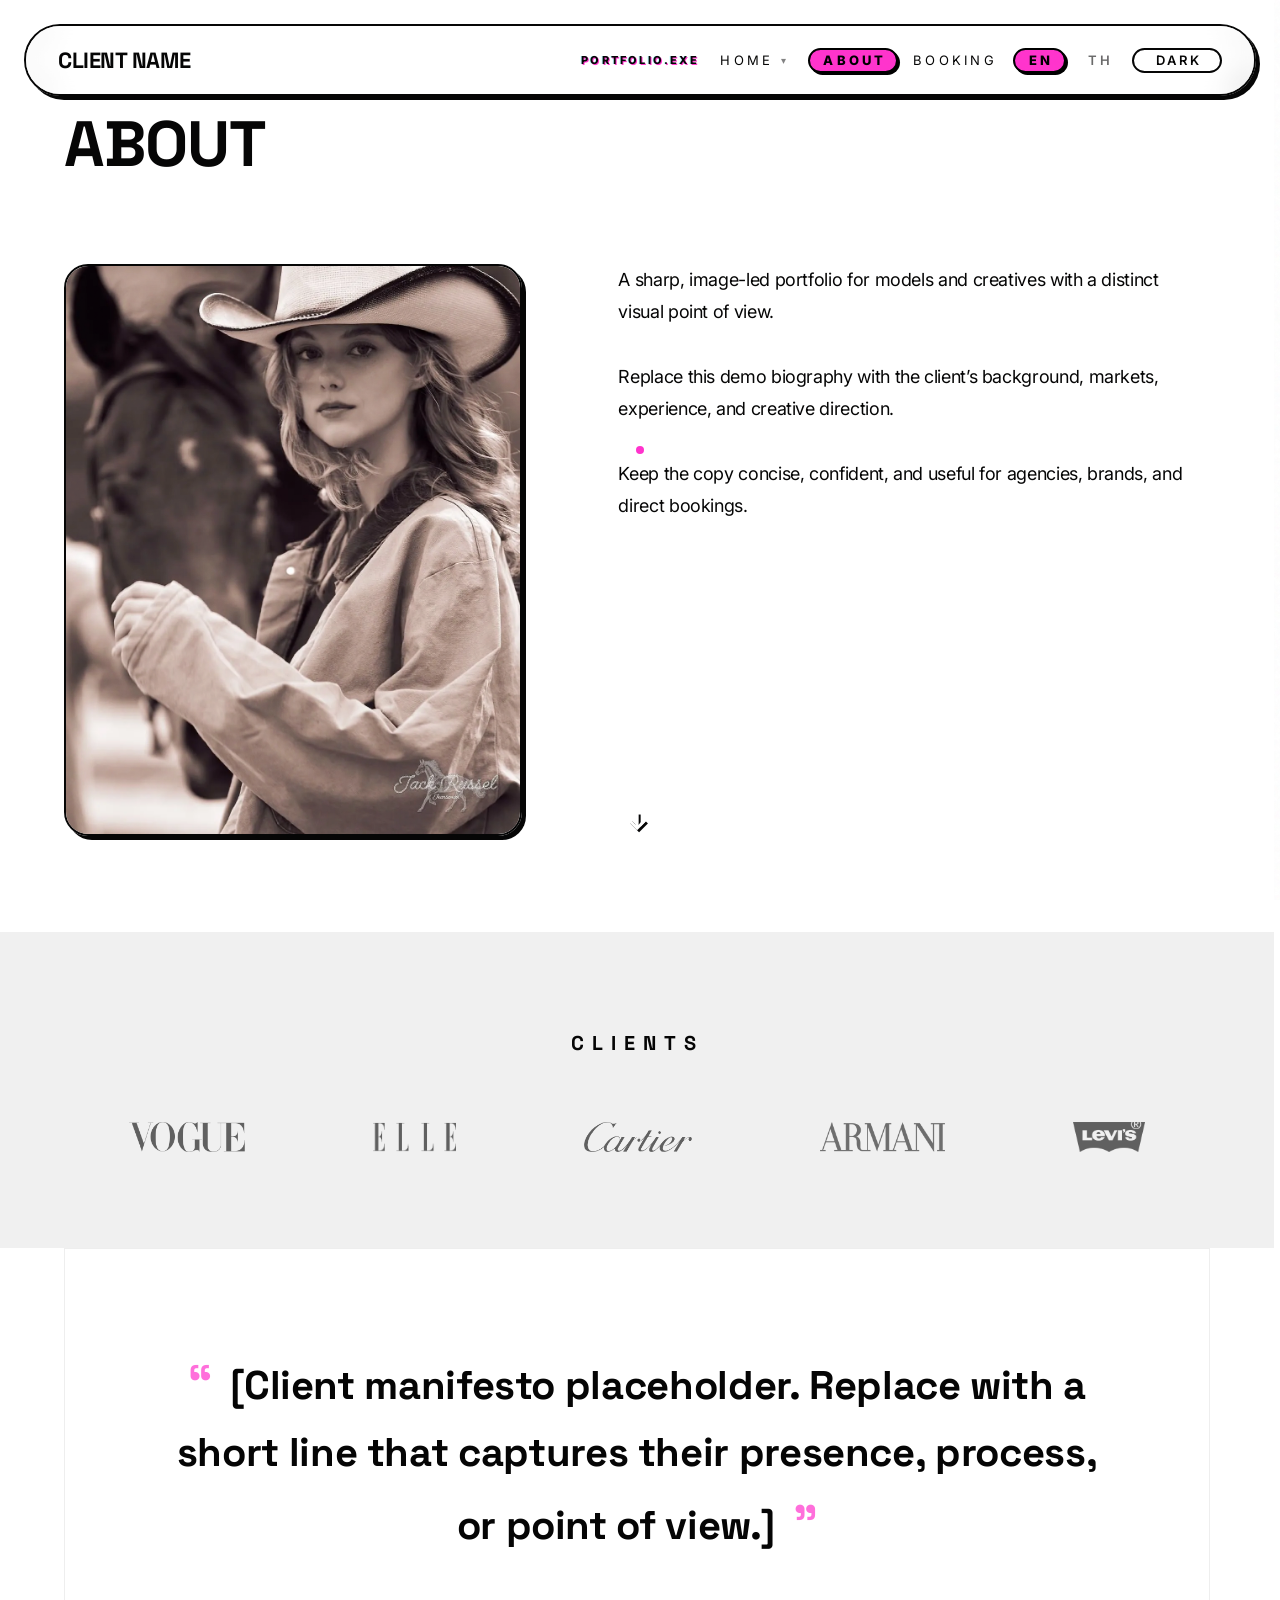
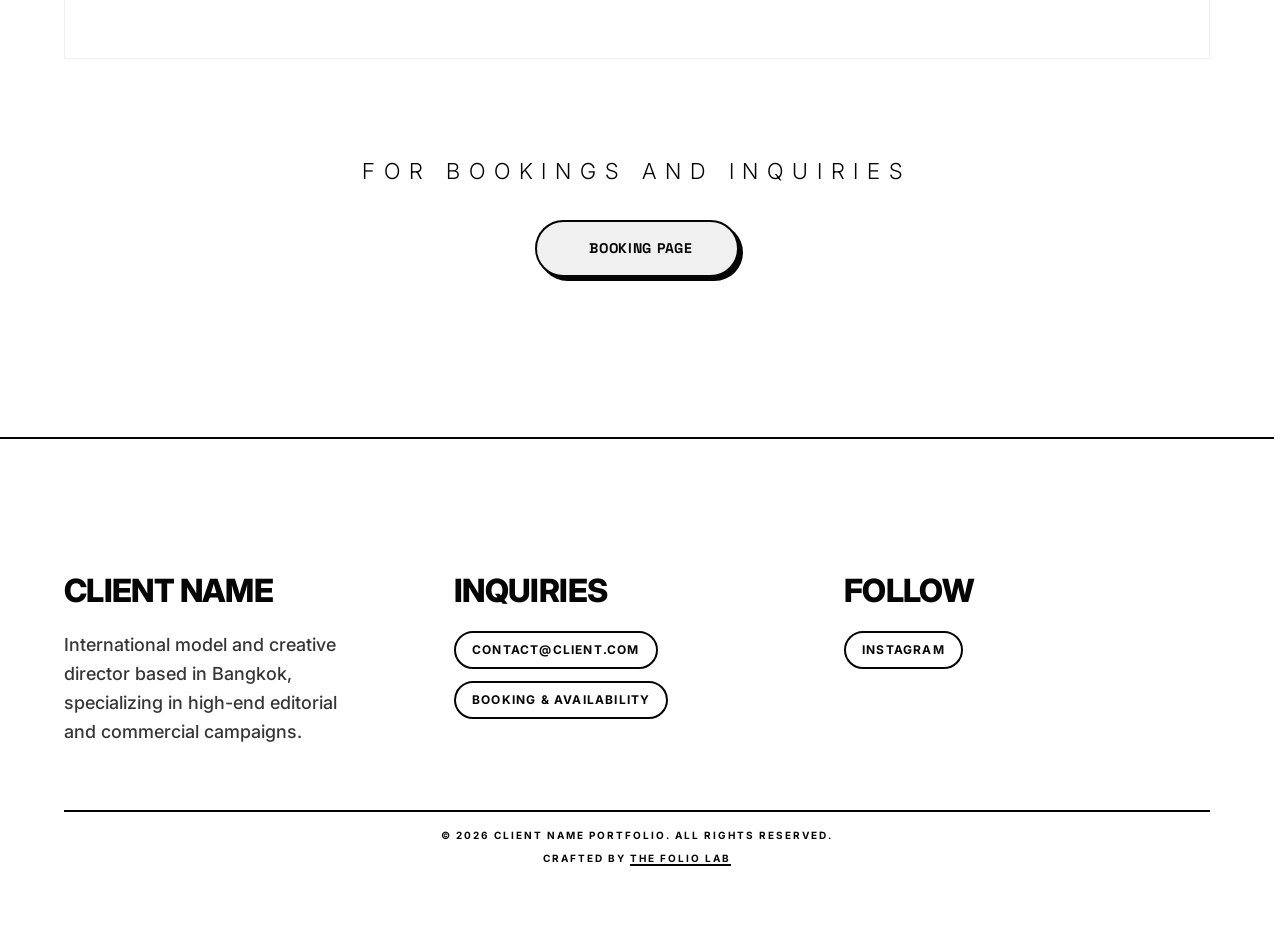
==== commit 754f05ef: "Improvement I" ====
--- a/about.html
+++ b/about.html
@@ -2,7 +2,7 @@
 <html lang="en">
 <head>
     <meta charset="UTF-8">
-    <meta name="viewport" content="width=device-width, initial-scale=1.0">
+    <meta name="viewport" content="width=device-width, initial-scale=1.0, viewport-fit=cover">
     
     <!-- SEO & METADATA -->
     <meta name="description" content="Learn more about [Client Name] and their professional experience.">
@@ -31,7 +31,7 @@
     <link rel="stylesheet" href="style.css">
     <link rel="preconnect" href="https://fonts.googleapis.com">
     <link rel="preconnect" href="https://fonts.gstatic.com" crossorigin>
-    <link href="https://fonts.googleapis.com/css2?family=Inter:wght@400;500;600&family=Syne:wght@400;600;700;800&display=block" rel="stylesheet">
+    <link href="https://fonts.googleapis.com/css2?family=Inter:wght@400;500;600&family=Space+Grotesk:wght@400;600;700&display=block" rel="stylesheet">
     <script src="config.js"></script>
 
     <!-- JSON-LD Structured Data for Google -->
@@ -62,14 +62,14 @@
                 <div class="split-layout" style="text-align: left;">
                     <img src="image/about/01.webp" alt="Portrait" class="reveal" loading="lazy">
                     <div class="bio reveal delay-1">
-                        <p lang="en">[Client English Bio Paragraph 1]</p>
-                        <p lang="th">[Client Thai Bio Paragraph 1]</p>
+                        <p lang="en">A sharp, image-led portfolio for models and creatives with a distinct visual point of view.</p>
+                        <p lang="th">พอร์ตโฟลิโอที่เน้นภาพลักษณ์ชัดเจน สำหรับนางแบบและครีเอทีฟที่มีมุมมองเฉพาะตัว</p>
 
-                        <p lang="en">[Client English Bio Paragraph 2]</p>
-                        <p lang="th">[Client Thai Bio Paragraph 2]</p>
+                        <p lang="en">Replace this demo biography with the client’s background, markets, experience, and creative direction.</p>
+                        <p lang="th">แทนที่ตัวอย่างนี้ด้วยประวัติของลูกค้า ตลาดที่ทำงาน ประสบการณ์ และแนวทางครีเอทีฟ</p>
                             
-                        <p lang="en">[Client English Bio Paragraph 3]</p>
-                        <p lang="th">[Client Thai Bio Paragraph 3]</p>
+                        <p lang="en">Keep the copy concise, confident, and useful for agencies, brands, and direct bookings.</p>
+                        <p lang="th">เขียนให้กระชับ มั่นใจ และเป็นประโยชน์สำหรับเอเจนซี่ แบรนด์ และการจองโดยตรง</p>
                     </div>
                 </div>
             </div>
@@ -79,13 +79,13 @@
         <div class="scroll-indicator" onclick="window.scrollBy({top: window.innerHeight, behavior: 'smooth'})" style="top: calc(100vh - 96px); bottom: auto;"></div>
     </section>
 
-    <section class="container" style="background: var(--surface);">
-        <div style="grid-column: span 12; padding: 96px 0;">
+    <section class="container about-clients-section" style="background: var(--surface);">
+        <div class="about-clients-inner" style="grid-column: span 12; padding: 96px 0;">
             <h2 class="reveal" style="font-size: 20px; letter-spacing: 0.4em; text-align: center;">
                 <span lang="en">Clients</span>
                 <span lang="th">ลูกค้าที่ร่วมงาน</span>
             </h2>
-            <div class="reveal delay-1" style="display: flex; justify-content: center; align-items: center; font-family: var(--serif); font-size: 24px; opacity: 0.6; flex-wrap: wrap; gap: 128px;">
+            <div class="about-clients-logos reveal delay-1" style="display: flex; justify-content: center; align-items: center; font-family: var(--serif); font-size: 24px; opacity: 0.6; flex-wrap: wrap; gap: 128px;">
                 <img src="image/brand_icons/vogue.webp" alt="VOGUE" class="brand-logo" style="height: 30px; width: auto; object-fit: contain; pointer-events: none;" loading="lazy" decoding="async">
                 <img src="image/brand_icons/elle.webp" alt="ELLE" class="brand-logo" style="height: 30px; width: auto; object-fit: contain; pointer-events: none;" loading="lazy" decoding="async">
                 <img src="image/brand_icons/cartier.webp" alt="CARTIER" class="brand-logo" style="height: 30px; width: auto; object-fit: contain; pointer-events: none;" loading="lazy" decoding="async">
@@ -97,10 +97,10 @@
 
     <section class="container" style="padding-bottom: 160px;">
         <div style="grid-column: span 12;">
-            <div class="reveal" style="padding: 96px; border: 1px solid #eee;">
+            <div class="manifesto-card reveal" style="padding: 96px; border: 1px solid #eee;">
                 <p class="editorial-quote">
-                    <span lang="en">Defined by instinct, refined through experience.</span>
-                    <span lang="th">ขับเคลื่อนด้วยสัญชาตญาณ หล่อหลอมด้วยประสบการณ์</span>
+                    <span lang="en">[Client manifesto placeholder. Replace with a short line that captures their presence, process, or point of view.]</span>
+                    <span lang="th">[พื้นที่ตัวอย่างสำหรับแนวคิดของลูกค้า ใส่ประโยคสั้นๆ ที่สะท้อนตัวตน วิธีทำงาน หรือมุมมอง]</span>
                 </p>
             </div>
             
@@ -120,4 +120,4 @@
     <script src="footer.js"></script>
     <script src="main.js"></script>
 </body>
-</html>+</html>
--- a/style.css
+++ b/style.css
@@ -9,7 +9,7 @@
     --gold: #FF33CC; /* Softened Cyber Pink for Y2K Accent */
 
     /* 2. BRAND FONTS */
-    --serif: 'Syne', sans-serif; /* Wide, chunky Y2K Display font */
+    --serif: 'Space Grotesk', sans-serif; /* Techy, geometric Y2K Display font */
     --sans: 'Inter', -apple-system, BlinkMacSystemFont, "Segoe UI", Roboto, sans-serif;
 
     /* 3. SPACING */
@@ -25,6 +25,7 @@
     --alt-bg: #F4F4F4; 
     --border-subtle: #050505; /* Solid black outlines */
     --scrollbar-thumb: rgba(5, 5, 5, 0.3);
+    --mobile-viewport-overbleed: 0px;
 }
 
 [data-theme="dark"] {
@@ -124,6 +125,10 @@
 
 h1 { font-size: clamp(48px, 6vw, 88px); line-height: 0.9; overflow-wrap: break-word; } /* Scaled down slightly to not overpower the image */
 h2 { font-size: 56px; margin-bottom: 64px; font-weight: 800; } 
+
+.logo { font-size: 22px; }
+
+.pink-accent { color: var(--gold); }
 
 h3 { 
     font-family: var(--sans); 
@@ -205,6 +210,25 @@
     animation-delay: 0.1s;
 }
 
+.nav-system-label {
+    position: absolute;
+    left: 50%;
+    top: 50%;
+    transform: translate(-50%, -50%);
+    color: var(--text);
+    font-family: var(--sans);
+    font-size: 11px;
+    font-weight: 800;
+    letter-spacing: 0.2em;
+    line-height: 1;
+    text-transform: uppercase;
+    opacity: 0;
+    pointer-events: none;
+    text-shadow: 1px 1px 0 var(--gold), -1px 0 0 #bdfcff;
+    animation: navEntrance 1.2s cubic-bezier(0.16, 1, 0.3, 1) forwards;
+    animation-delay: 0.25s;
+}
+
 @media (min-width: 769px) {
     .nav-links > * {
         opacity: 0;
@@ -224,7 +248,8 @@
 
 .nav-links {
     display: flex;
-    gap: 16px; /* Tighter spacing between nav items */
+    --nav-item-width: 90px;
+    gap: 10px;
     font-size: 13px; /* Slightly larger font */
     text-transform: uppercase;
     letter-spacing: 0.25em; /* More spread out */
@@ -243,13 +268,21 @@
     transition: all 0.2s ease;
     display: flex;
     align-items: center;
+    justify-content: center;
+    width: var(--nav-item-width);
+    min-height: 25px;
 }
 
 .lang-switch {
     transition: all 0.3s ease;
     display: flex;
     align-items: center;
-    gap: 8px; /* Smoother grouping for the toggles */
+    gap: 6px;
+    justify-content: center;
+    width: var(--nav-item-width);
+    min-height: 25px;
+    margin-left: 16px;
+    margin-right: 8px;
 }
 
 .lang-switch span {
@@ -304,11 +337,15 @@
 }
 
 .nav-links > a, .dropdown-trigger {
-    padding: 4px 10px 4px 14px; /* Optically centers text */
+    padding: 4px 12px 4px 16px; /* Optically centers text */
     line-height: 1;
     border-radius: 100px;
     border: 2px solid transparent;
     transition: all 0.2s ease;
+    display: inline-flex;
+    align-items: center;
+    justify-content: center;
+    width: var(--nav-item-width);
 }
 
 .nav-links > a.active, .dropdown-trigger.active {
@@ -559,7 +596,7 @@
 /* --- Y2K SCROLLING MARQUEE --- */
 .hero-marquee {
     position: absolute;
-    bottom: 24px;
+    bottom: 26px;
     left: 50%;
     transform: translateX(-50%);
     width: calc(100% - 48px);
@@ -569,8 +606,8 @@
     backdrop-filter: blur(15px);
     border: 2px solid var(--border-subtle);
     border-radius: 100px;
-    box-shadow: 4px 4px 0 var(--border-subtle);
-    padding: 16px 0;
+    box-shadow: 3px 3px 0 var(--border-subtle);
+    padding: 12px 0;
     z-index: 10;
     display: flex;
     white-space: nowrap;
@@ -578,7 +615,7 @@
 
 .hero-marquee-track {
     display: flex;
-    animation: marqueeScroll 15s linear infinite;
+    animation: marqueeScroll 12s linear infinite;
 }
 
 .hero-marquee:hover .hero-marquee-track {
@@ -589,8 +626,8 @@
     font-family: var(--sans);
     font-weight: 600;
     text-transform: uppercase;
-    letter-spacing: 0.2em;
-    font-size: 12px;
+    letter-spacing: 0.18em;
+    font-size: 11px;
     color: var(--text);
     padding: 0 32px;
 }
@@ -649,16 +686,18 @@
 }
 
 .hero-content h1 {
-    color: var(--bg);
-    text-shadow: 6px 6px 0 var(--text);
+    color: #fff;
+    letter-spacing: -0.06em;
+    -webkit-text-stroke: 1px var(--black);
+    text-shadow: 3px 3px 0 var(--black), 5px 5px 0 var(--gold), -1px 0 0 #bdfcff;
 }
 
 .hero-tagline {
-    font-family: var(--sans);
-    font-size: 13px;
+    font-family: var(--serif);
+    font-size: 11px;
     font-weight: 800;
     text-transform: uppercase;
-    letter-spacing: 0.5em; /* Editorial wide tracking */
+    letter-spacing: 0.6em; /* Editorial wide tracking */
     opacity: 1;
     margin-top: 24px; 
     position: relative;
@@ -687,9 +726,9 @@
 }
 
 .hero-btns {
-    margin-top: 32px;
+    margin-top: 28px;
     display: flex;
-    gap: 24px;
+    gap: 20px;
 }
 
 .btn-primary, .btn-secondary, .btn-bold {
@@ -704,8 +743,22 @@
     -webkit-tap-highlight-color: transparent; /* Removes the default browser gray blink */
 }
 
-.btn-primary { background: var(--gold); color: var(--black); border-color: var(--black); box-shadow: 4px 4px 0 var(--black); padding: 16px 44px 16px 52px; font-size: 14px; }
-.btn-secondary { background: var(--bg); color: var(--text); padding: 16px 44px 16px 52px; font-size: 14px; }
+.hero-btns .btn-primary {
+    background: #fff;
+    color: var(--black);
+    border-color: var(--black);
+    box-shadow: 4px 4px 0 var(--gold), 6px 6px 0 var(--black);
+}
+
+.hero-btns .btn-secondary {
+    background: rgba(255, 255, 255, 0.72);
+    color: var(--black);
+    border-color: var(--black);
+    box-shadow: 4px 4px 0 #bdfcff, 6px 6px 0 var(--black);
+}
+
+.btn-primary { background: var(--gold); color: var(--black); border-color: var(--black); box-shadow: 4px 4px 0 var(--black); padding: 14px 38px 14px 46px; font-size: 13px; }
+.btn-secondary { background: var(--bg); color: var(--text); padding: 14px 38px 14px 46px; font-size: 13px; }
 
 @media (hover: hover) {
     .back-to-top:hover { 
@@ -922,6 +975,76 @@
     box-shadow: 4px 4px 0 var(--border-subtle);
     will-change: transform, opacity; /* Smooths entrance reveal */
     transition: transform 0.05s ease, box-shadow 0.05s ease, border-color 0.05s ease;
+}
+
+.video-placeholder-card {
+    min-height: clamp(260px, 32vw, 420px);
+    padding: clamp(24px, 4vw, 48px);
+    background:
+        linear-gradient(135deg, rgba(255, 51, 204, 0.16), transparent 52%),
+        repeating-linear-gradient(90deg, transparent 0 18px, rgba(5, 5, 5, 0.05) 18px 20px),
+        var(--surface);
+    display: flex;
+    flex-direction: column;
+    justify-content: flex-end;
+    gap: 12px;
+}
+
+.video-placeholder-card__label,
+.booking-embed-placeholder__eyebrow,
+.booking-embed-placeholder__note {
+    font-family: var(--sans);
+    font-size: 11px;
+    font-weight: 800;
+    letter-spacing: 0.24em;
+    text-transform: uppercase;
+}
+
+.video-placeholder-card__label,
+.booking-embed-placeholder__eyebrow {
+    color: var(--gold);
+}
+
+.video-placeholder-card__play {
+    position: absolute;
+    top: 24px;
+    right: 24px;
+    width: 54px;
+    height: 54px;
+    border: 2px solid var(--border-subtle);
+    border-radius: 999px;
+    background: var(--bg);
+    box-shadow: 4px 4px 0 var(--border-subtle);
+}
+
+.video-placeholder-card__play::before {
+    content: "";
+    position: absolute;
+    top: 50%;
+    left: 52%;
+    transform: translate(-50%, -50%);
+    border-left: 12px solid var(--gold);
+    border-top: 8px solid transparent;
+    border-bottom: 8px solid transparent;
+}
+
+.video-placeholder-card__title {
+    max-width: 11ch;
+    font-family: var(--serif);
+    font-size: clamp(32px, 5vw, 64px);
+    font-weight: 800;
+    line-height: 0.92;
+    letter-spacing: -0.05em;
+    text-transform: uppercase;
+}
+
+.video-placeholder-card__caption {
+    max-width: 34ch;
+    font-size: 13px;
+    font-weight: 700;
+    letter-spacing: 0.08em;
+    line-height: 1.5;
+    text-transform: uppercase;
 }
 
 .video-grid video, .video-grid iframe {
@@ -1030,6 +1153,41 @@
     text-align: left;
 }
 
+.booking-embed-placeholder {
+    width: 100%;
+    min-height: 500px;
+    margin: 48px 0;
+    padding: clamp(28px, 5vw, 64px);
+    border: 2px solid var(--border-subtle);
+    border-radius: 28px;
+    box-shadow: 6px 6px 0 var(--border-subtle);
+    background:
+        radial-gradient(circle at top right, rgba(255, 51, 204, 0.22), transparent 34%),
+        linear-gradient(135deg, rgba(5, 5, 5, 0.04), transparent),
+        var(--surface);
+    display: flex;
+    flex-direction: column;
+    align-items: center;
+    justify-content: center;
+    gap: 18px;
+    text-align: center;
+}
+
+.booking-embed-placeholder__copy {
+    max-width: 520px;
+    font-family: var(--serif);
+    font-size: clamp(28px, 5vw, 52px);
+    font-weight: 800;
+    line-height: 0.98;
+    letter-spacing: -0.05em;
+    text-transform: uppercase;
+}
+
+.booking-embed-placeholder__note {
+    max-width: 38ch;
+    opacity: 0.58;
+}
+
 .editorial-quote {
     font-family: var(--serif);
     font-style: normal;
@@ -1120,7 +1278,6 @@
 
 /* Modal Styles */
 .modal {
-    display: none;
     position: fixed;
     z-index: 2000;
     left: 0;
@@ -1130,7 +1287,14 @@
     background-color: rgba(0, 0, 0, 0.95);
     backdrop-filter: blur(5px);
     cursor: pointer;
-    transition: all 0.3s ease;
+    opacity: 0;
+    visibility: hidden;
+    transition: opacity 0.35s cubic-bezier(0.16, 1, 0.3, 1), visibility 0.35s;
+}
+
+.modal.show-modal {
+    opacity: 1;
+    visibility: visible;
 }
 
 .modal-content {
@@ -1145,6 +1309,113 @@
     object-fit: contain;
     cursor: default; /* Overrides the parent pointer to tell the browser it's not a button */
     -webkit-touch-callout: default; /* Explicitly forces the long-press 'Save Image' menu on iOS */
+}
+
+.modal-caption {
+    position: fixed;
+    left: 32px;
+    bottom: 32px;
+    z-index: 2002;
+    max-width: min(440px, calc(100vw - 64px));
+    max-height: 30vh;
+    overflow-y: auto;
+    padding: 16px 18px;
+    background: rgba(12, 8, 22, 0.88);
+    color: var(--white);
+    border: 1px solid var(--gold);
+    box-shadow: 0 0 24px rgba(255, 0, 153, 0.28);
+    backdrop-filter: blur(18px);
+    cursor: default;
+    opacity: 0;
+    visibility: hidden;
+    pointer-events: none;
+    transition: opacity 0.2s ease-out, visibility 0.2s ease-out;
+}
+
+.modal-caption.visible {
+    opacity: 1;
+    visibility: visible;
+    pointer-events: auto;
+}
+
+.modal-caption__kicker {
+    font-family: var(--sans);
+    font-size: 10px;
+    font-weight: 800;
+    letter-spacing: 0.28em;
+    line-height: 1.2;
+    color: var(--gold);
+    text-transform: uppercase;
+    margin-bottom: 8px;
+}
+
+.modal-caption__text {
+    font-family: var(--sans);
+    font-size: 12px;
+    font-weight: 700;
+    line-height: 1.7;
+    letter-spacing: 0.13em;
+    text-transform: uppercase;
+}
+
+.modal-caption-toggle,
+.modal-fullscreen-toggle {
+    position: fixed;
+    right: 32px;
+    bottom: 32px;
+    z-index: 2002;
+    display: none;
+    padding: 12px 14px;
+    background: rgba(12, 8, 22, 0.88);
+    color: var(--white);
+    border: 1px solid var(--gold);
+    box-shadow: 0 0 24px rgba(255, 0, 153, 0.28);
+    backdrop-filter: blur(18px);
+    font-family: var(--sans);
+    font-size: 10px;
+    font-weight: 800;
+    letter-spacing: 0.22em;
+    line-height: 1;
+    text-transform: uppercase;
+    cursor: pointer;
+    transition: color 0.18s ease-out, background-color 0.18s ease-out, box-shadow 0.18s ease-out;
+}
+
+.modal-caption-toggle.visible,
+.modal-fullscreen-toggle.visible {
+    display: inline-flex;
+}
+
+@media (hover: hover) and (pointer: fine) {
+    .modal-caption-toggle:hover,
+    .modal-fullscreen-toggle:hover {
+        color: var(--gold);
+        box-shadow: 0 0 34px rgba(255, 0, 153, 0.42);
+    }
+}
+
+.modal-fullscreen-toggle {
+    bottom: 82px;
+}
+
+.modal:not(.has-caption-controls) .modal-fullscreen-toggle {
+    bottom: 32px;
+}
+
+.modal.is-immersive .modal-caption,
+.modal.is-immersive .modal-caption-toggle,
+.modal.is-immersive .modal-fullscreen-toggle,
+.modal.is-immersive .modal-nav {
+    opacity: 0 !important;
+    visibility: hidden !important;
+    pointer-events: none !important;
+}
+
+.modal.is-immersive .modal-content {
+    width: 100vw;
+    height: 100vh;
+    max-width: 100vw;
+    max-height: 100vh;
 }
 
 /* Modal Navigation */
@@ -1165,8 +1436,83 @@
 .modal-prev { left: 0; }
 .modal-next { right: 0; }
 
+.comp-card-modal-note {
+    position: absolute;
+    bottom: 40px;
+    left: 50%;
+    z-index: 2001;
+    width: 100%;
+    text-align: center;
+    transform: translateX(-50%);
+}
+
 @media (max-width: 390px) {
     .modal-nav { padding: 20px; font-size: 24px; }
+}
+
+@media (max-width: 768px) {
+    .modal {
+        --modal-mobile-toolbar-clearance: clamp(148px, 18vh, 220px);
+        --modal-mobile-gap: 10px;
+        --modal-mobile-control-height: 40px;
+        --modal-caption-height: 0px;
+    }
+
+    .modal-content {
+        max-height: calc(100svh - 32px);
+    }
+
+    .modal.has-caption .modal-content {
+        max-height: calc(100svh - var(--modal-mobile-toolbar-clearance) - 72px);
+    }
+
+    .modal.is-immersive .modal-content {
+        height: 100svh;
+        max-height: 100svh;
+    }
+
+    .comp-card-modal-note {
+        bottom: calc(var(--modal-mobile-toolbar-clearance) + max(24px, env(safe-area-inset-bottom))) !important;
+    }
+
+    #compCardImg {
+        max-height: calc(100svh - 160px) !important;
+    }
+
+    .modal-caption {
+        left: 16px;
+        right: 16px;
+        bottom: calc(var(--modal-mobile-toolbar-clearance) + max(16px, env(safe-area-inset-bottom)));
+        max-width: none;
+        max-height: min(24vh, 190px);
+        padding: 14px 16px;
+    }
+
+    .modal-caption__text {
+        font-size: 11px;
+    }
+
+    .modal-caption-toggle {
+        right: 16px;
+        bottom: calc(var(--modal-mobile-toolbar-clearance) + max(16px, env(safe-area-inset-bottom)) + var(--modal-caption-height) + var(--modal-mobile-gap));
+        min-height: var(--modal-mobile-control-height);
+        font-size: 9px;
+        letter-spacing: 0.18em;
+        padding: 10px 12px;
+    }
+
+    .modal-fullscreen-toggle {
+        right: 16px;
+        bottom: calc(var(--modal-mobile-toolbar-clearance) + max(16px, env(safe-area-inset-bottom)) + var(--modal-caption-height) + var(--modal-mobile-gap) + var(--modal-mobile-control-height) + var(--modal-mobile-gap));
+        min-height: var(--modal-mobile-control-height);
+        font-size: 9px;
+        letter-spacing: 0.18em;
+        padding: 10px 12px;
+    }
+
+    .modal:not(.has-caption-controls) .modal-fullscreen-toggle {
+        bottom: calc(var(--modal-mobile-toolbar-clearance) + max(16px, env(safe-area-inset-bottom)));
+    }
 }
 
 footer {
@@ -1266,6 +1612,7 @@
 
     /* Trigger Mobile Hamburger Menu on Tablets */
     .mobile-toggle { display: flex; }
+    .nav-system-label { display: none; }
 
     nav {
         transform: translateZ(0); /* Guarantees nav is consistently the containing block across all scroll states */
@@ -1281,6 +1628,7 @@
 
     .nav-links {
         position: fixed;
+        --nav-item-width: auto;
         top: -24px;
         left: -24px;
         transform: translateX(100%);
@@ -1291,7 +1639,7 @@
         flex-direction: column;
         justify-content: center;
         align-items: center;
-        gap: 16px;
+        gap: 18px;
         transition: transform 0.4s cubic-bezier(0.16, 1, 0.3, 1); /* Faster snap */
         z-index: 1000;
         padding: 96px 48px;
@@ -1374,6 +1722,11 @@
         width: 100%;
     }
 
+    .lang-switch,
+    .theme-toggle {
+        width: auto;
+    }
+
     /* Animation for links when menu opens */
     .nav-links > * {
         opacity: 0;
@@ -1407,7 +1760,7 @@
 
     .dropdown-content a { font-size: 11px !important; text-transform: uppercase !important; letter-spacing: 0.3em !important; opacity: 0.4; padding: 4px 10px 4px 14px !important; border: 2px solid transparent; border-radius: 100px; transform: none !important; transition-delay: 0s !important; }
     .dropdown-content a.active { opacity: 1 !important; color: var(--text) !important; border-color: var(--text); }
-    .lang-switch { margin-top: 24px; font-size: 14px; }
+    .lang-switch { margin-top: 0; margin-left: 0; margin-right: 0; font-size: 14px; }
     .dropdown-trigger::after { display: none; }
 
     /* Balancing About Page for Tablet/Small Laptops */
@@ -1423,7 +1776,15 @@
 
 /* Small Tablets & Large Mobiles (768px and below) */
 @media (max-width: 768px) {
-    :root { --margin: 48px; --gutter: 16px; }
+    :root {
+        --margin: 48px;
+        --gutter: 16px;
+        --mobile-viewport-overbleed: 15vh;
+    }
+    html,
+    body {
+        background: var(--bg);
+    }
     
     /* Y2K Adjustments for Tablet */
     nav { top: 16px; width: calc(100% - 32px); padding: 0 24px; }
@@ -1445,6 +1806,7 @@
     .full-grid { gap: 24px; }
     .portfolio-column { gap: 16px; }
     .video-grid { grid-template-columns: 1fr; }
+    .video-placeholder-card { min-height: 300px; }
     
     /* About Page Bio */
     .split-layout { flex-direction: column; gap: 48px; }
@@ -1458,6 +1820,7 @@
 
     /* Client Logos */
     [style*="gap: 120px"] { gap: 64px !important; }
+    .about-clients-logos { gap: 64px !important; }
 }
 
 /* Standard Mobile (480px and below) */
@@ -1466,20 +1829,49 @@
     
     /* Y2K Adjustments for Mobile */
     nav { top: 12px; width: calc(100% - 24px); height: 60px; padding: 0 16px; border-radius: 100px; }
-    .hero-bg { inset: 12px; border-radius: 24px; box-shadow: 4px 4px 0 var(--border-subtle); }
-    .hero-content { margin-left: 0; padding: 16px 24px; border-radius: 24px; margin-bottom: 14vh; }
-    .hero-marquee { bottom: 12px; width: calc(100% - 24px); padding: 8px 0; }
-    .hero-marquee-track span { font-size: 10px; padding: 0 16px; }
-    .scroll-indicator { bottom: 72px; transform: translateX(-50%) scale(0.8); } /* Shrinks bouncy arrow proportionately */
-
-    h1 { font-size: 40px; line-height: 1; letter-spacing: 0.02em; text-shadow: 3px 3px 0 var(--text); } 
-    .hero-tagline { font-size: 11px; letter-spacing: 0.3em; }
+    .hero {
+        min-height: 115svh;
+        padding-bottom: calc(var(--mobile-viewport-overbleed) + env(safe-area-inset-bottom));
+        overflow: hidden;
+    }
+    .hero-bg {
+        top: 12px;
+        right: 12px;
+        left: 12px;
+        bottom: calc(-1 * var(--mobile-viewport-overbleed));
+        border-radius: 24px;
+        box-shadow: 4px 4px 0 var(--border-subtle);
+    }
+    .hero-content {
+        width: calc(100% - 48px);
+        margin-left: 0;
+        margin-bottom: 18vh;
+        padding: 14px 18px;
+        border-radius: 24px;
+    }
+    .hero-marquee { bottom: 12px; width: calc(100% - 24px); padding: 7px 0; }
+    .hero-marquee-track span { font-size: 9px; padding: 0 14px; letter-spacing: 0.16em; }
+    .scroll-indicator { bottom: 64px; transform: translateX(-50%) scale(0.72); } /* Shrinks bouncy arrow proportionately */
+
+    h1 { font-size: 40px; line-height: 1; letter-spacing: 0.02em; text-shadow: 3px 3px 0 var(--text); }
+    .hero-content h1 {
+        font-size: clamp(38px, 11vw, 48px);
+        letter-spacing: -0.05em;
+        text-shadow: 2px 2px 0 var(--black), 4px 4px 0 var(--gold), -1px 0 0 #bdfcff;
+    }
+    .hero-tagline { font-size: 10px; letter-spacing: 0.22em; margin-top: 18px; }
+    .hero-tagline::before { top: -10px; width: 32px; }
     .page-header { font-size: 32px; margin-bottom: 32px; } /* Scales down subpage titles */
     
     .btn-book { padding: 8px 16px; font-size: 12px; }
     
-    .hero-btns { flex-direction: column; gap: 16px; }
-    .btn-primary, .btn-secondary { padding: 12px 24px; font-size: 12px; letter-spacing: 0.2em; }
+    .hero-btns { flex-direction: column; gap: 12px; margin-top: 22px; max-width: 280px; }
+    .hero-btns .btn-primary,
+    .hero-btns .btn-secondary {
+        width: 100%;
+        justify-content: center;
+    }
+    .btn-primary, .btn-secondary { padding: 11px 22px 11px 28px; font-size: 11px; letter-spacing: 0.18em; }
 
     section { padding: 48px 0; } /* Tighter vertical rhythm */
     .section-label { font-size: 24px; padding-bottom: 16px; padding-left: 16px; }
@@ -1490,13 +1882,23 @@
     .featured-grid { grid-template-columns: repeat(2, 1fr); gap: 16px; } /* 2 columns for less scrolling */
     
     /* Revert to stable CSS Columns for mobile masonry */
-    .full-grid { 
-        display: block; 
-        column-count: 2; 
-        column-gap: 16px; 
-    } 
-    .portfolio-column, .masonry-col { display: contents; } 
-    .full-grid img { margin-bottom: 16px; }
+    .full-grid {
+        display: flex;
+        gap: 12px;
+        align-items: flex-start;
+    }
+    .portfolio-column {
+        flex: 1;
+        display: flex;
+        flex-direction: column;
+        gap: 12px;
+    }
+    .masonry-col {
+        display: flex;
+        flex-direction: column;
+        gap: 12px;
+    }
+    .full-grid img { margin-bottom: 0; border-radius: 16px; }
 
     /* Measurements */
     .info-strip { flex-wrap: wrap; gap: 16px; padding: 16px 0; font-size: 14px; }
@@ -1509,11 +1911,31 @@
 
     /* Digitals Grid Fix */
     .digitals-grid { grid-template-columns: repeat(2, 1fr); gap: 16px; }
+    .video-placeholder-card { min-height: 260px; padding: 24px; }
+    .video-placeholder-card__play { width: 44px; height: 44px; top: 18px; right: 18px; }
+    .booking-embed-placeholder { min-height: 340px; padding: 28px 20px; }
+    .booking-embed-placeholder__copy { font-size: 28px; }
 
     /* Refine Bio Readability */
     .split-layout .bio { 
         font-size: 17px; 
         line-height: 1.7; 
+    }
+
+    .about-clients-inner {
+        padding: 56px 0 !important;
+    }
+
+    .about-clients-logos {
+        gap: 36px 48px !important;
+    }
+
+    .about-clients-logos .brand-logo {
+        height: 24px !important;
+    }
+
+    .manifesto-card {
+        padding: 40px 22px !important;
     }
 
     .footer-column, .footer-bottom { grid-column: span 1; }
@@ -1612,4 +2034,4 @@
     font-size: clamp(24px, 4vw, 48px);
     font-weight: 800;
     color: var(--text);
-}+}
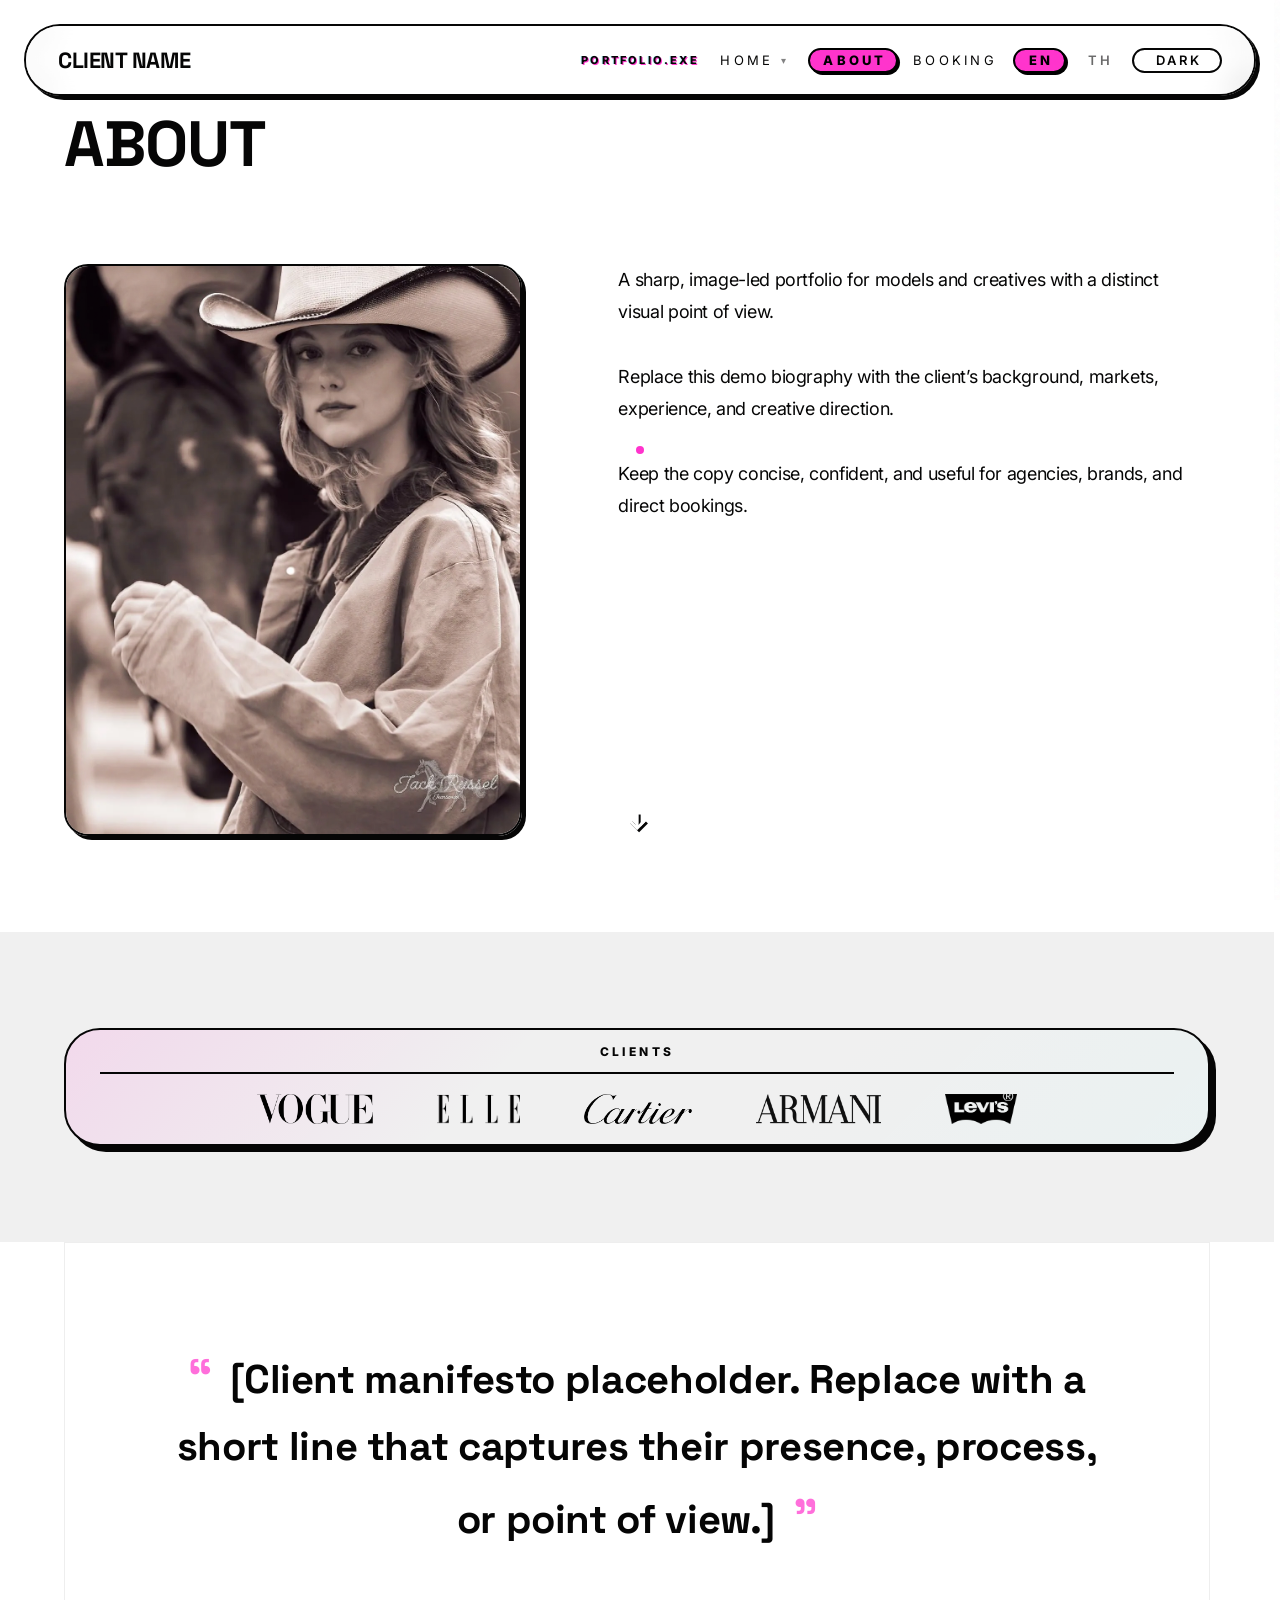
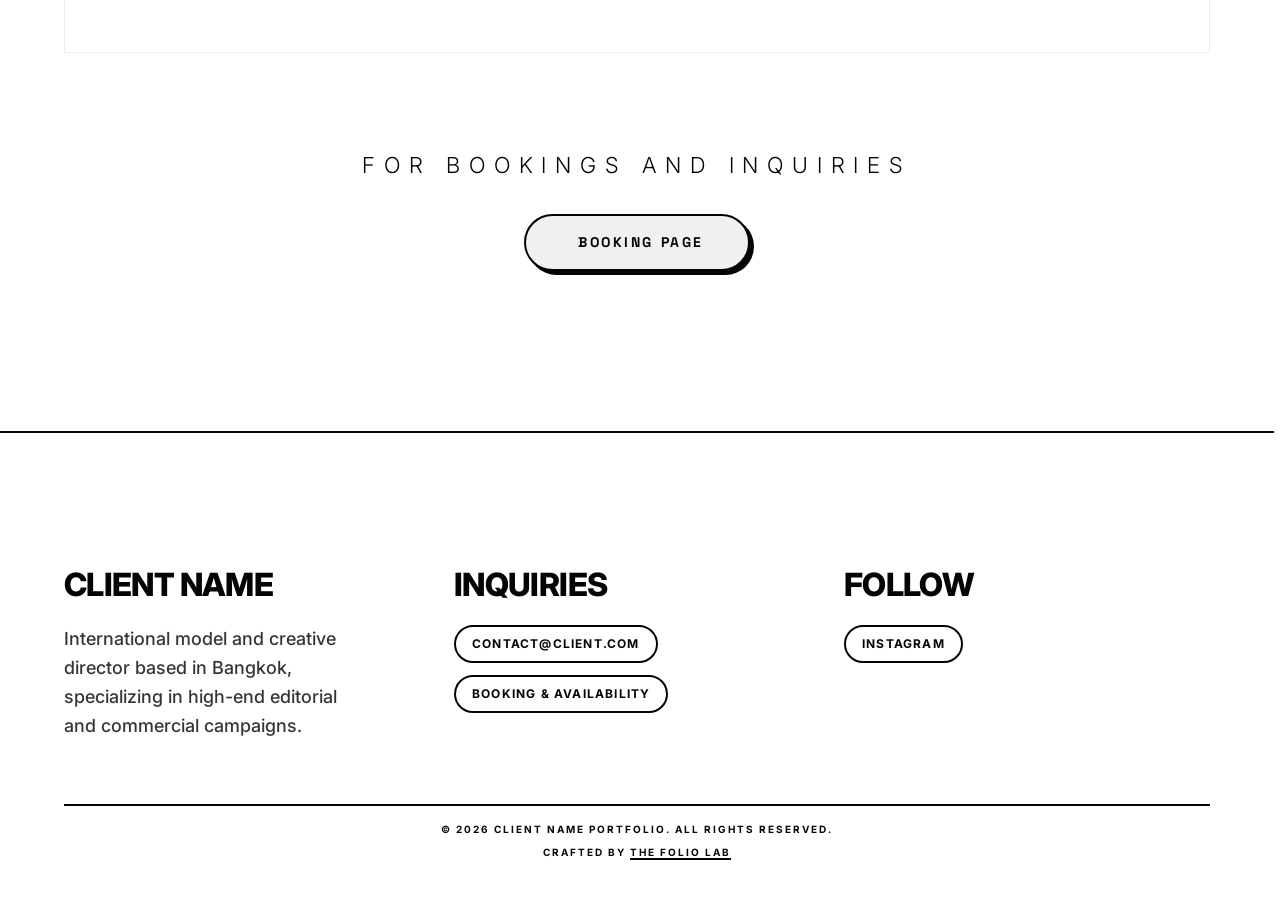
==== commit 0c30f317: "Update" ====
--- a/about.html
+++ b/about.html
@@ -79,18 +79,22 @@
         <div class="scroll-indicator" onclick="window.scrollBy({top: window.innerHeight, behavior: 'smooth'})" style="top: calc(100vh - 96px); bottom: auto;"></div>
     </section>
 
-    <section class="container about-clients-section" style="background: var(--surface);">
-        <div class="about-clients-inner" style="grid-column: span 12; padding: 96px 0;">
-            <h2 class="reveal" style="font-size: 20px; letter-spacing: 0.4em; text-align: center;">
-                <span lang="en">Clients</span>
-                <span lang="th">ลูกค้าที่ร่วมงาน</span>
-            </h2>
-            <div class="about-clients-logos reveal delay-1" style="display: flex; justify-content: center; align-items: center; font-family: var(--serif); font-size: 24px; opacity: 0.6; flex-wrap: wrap; gap: 128px;">
-                <img src="image/brand_icons/vogue.webp" alt="VOGUE" class="brand-logo" style="height: 30px; width: auto; object-fit: contain; pointer-events: none;" loading="lazy" decoding="async">
-                <img src="image/brand_icons/elle.webp" alt="ELLE" class="brand-logo" style="height: 30px; width: auto; object-fit: contain; pointer-events: none;" loading="lazy" decoding="async">
-                <img src="image/brand_icons/cartier.webp" alt="CARTIER" class="brand-logo" style="height: 30px; width: auto; object-fit: contain; pointer-events: none;" loading="lazy" decoding="async">
-                <img src="image/brand_icons/armani.webp" alt="ARMANI" class="brand-logo" style="height: 30px; width: auto; object-fit: contain; pointer-events: none;" loading="lazy" decoding="async">
-                <img src="image/brand_icons/levi.webp" alt="LEVI'S" class="brand-logo" style="height: 30px; width: auto; object-fit: contain; pointer-events: none;" loading="lazy" decoding="async">
+    <section class="about-clients-section">
+        <div class="container">
+            <div class="client-strip about-client-strip reveal" style="grid-column: span 12;">
+                <div class="client-strip__header">
+                    <h2>
+                        <span lang="en">Clients</span>
+                        <span lang="th">ลูกค้าที่ร่วมงาน</span>
+                    </h2>
+                </div>
+                <div class="client-strip__logos about-clients-logos reveal delay-1">
+                    <img src="image/brand_icons/vogue.webp" alt="VOGUE" class="brand-logo" loading="lazy" decoding="async">
+                    <img src="image/brand_icons/elle.webp" alt="ELLE" class="brand-logo" loading="lazy" decoding="async">
+                    <img src="image/brand_icons/cartier.webp" alt="CARTIER" class="brand-logo" loading="lazy" decoding="async">
+                    <img src="image/brand_icons/armani.webp" alt="ARMANI" class="brand-logo" loading="lazy" decoding="async">
+                    <img src="image/brand_icons/levi.webp" alt="LEVI'S" class="brand-logo" loading="lazy" decoding="async">
+                </div>
             </div>
         </div>
     </section>
--- a/style.css
+++ b/style.css
@@ -43,6 +43,7 @@
 html {
     width: 100%;
     scrollbar-gutter: stable; /* Prevents layout shift when modals open */
+    background: var(--bg);
 }
 
 /* Modern Scrollbar Styling */
@@ -242,7 +243,7 @@
 }
 
 @keyframes heroFadeIn {
-    from { opacity: 0; transform: scale(1.1) translateZ(0); }
+    from { opacity: 1; transform: scale(1.018) translateZ(0); }
     to { opacity: 1; transform: scale(1) translateZ(0); }
 }
 
@@ -576,11 +577,12 @@
 }
 
 .hero:not(.loaded) .hero-bg {
-    opacity: 0; /* Hide strictly while waiting for the JS gatekeeper */
+    opacity: 1;
+    transform: scale(1.018) translateZ(0);
 }
 
 .hero.loaded .hero-bg {
-    animation: heroFadeIn 2.5s cubic-bezier(0.16, 1, 0.3, 1) both;
+    animation: heroFadeIn 1.6s cubic-bezier(0.16, 1, 0.3, 1) both;
 }
 
 .hero-content p {
@@ -814,6 +816,20 @@
         z-index: 2; 
     }
 
+    .full-grid img.reveal:not(.active):not(.reveal-done):hover {
+        transform: translate3d(0, 14px, 0) scale(0.985) !important;
+        box-shadow: 4px 4px 0 var(--border-subtle);
+        border-color: var(--border-subtle);
+        z-index: 1;
+    }
+
+    .full-grid img.reveal.active:not(.reveal-done):hover {
+        transform: translate3d(0, 0, 0) scale(1) !important;
+        box-shadow: 4px 4px 0 var(--border-subtle);
+        border-color: var(--border-subtle);
+        z-index: 1;
+    }
+
     /* Prevent visual drop-glitch when opening modals */
     .freeze-hover {
         transform: translate(-4px, -4px) !important;
@@ -867,16 +883,24 @@
 
 .reveal {
     opacity: 0;
-    transform: translateY(20px);
+    transform: translate3d(0, 20px, 0);
 }
 
 .reveal:not(.reveal-done) {
-    transition: transform 0.8s cubic-bezier(0.16, 1, 0.3, 1), opacity 0.8s cubic-bezier(0.16, 1, 0.3, 1);
+    transition: transform 0.72s cubic-bezier(0.16, 1, 0.3, 1), opacity 0.72s cubic-bezier(0.16, 1, 0.3, 1);
 }
 
 .reveal.active {
     opacity: 1;
-    transform: translateY(0);
+    transform: translate3d(0, 0, 0);
+}
+
+.full-grid img.reveal {
+    transform: translate3d(0, 14px, 0) scale(0.985);
+}
+
+.full-grid img.reveal.active {
+    transform: translate3d(0, 0, 0) scale(1);
 }
 
 /* Staggered Reveal Delays */
@@ -927,7 +951,7 @@
 
 .full-grid {
     display: flex;
-    gap: 48px; /* Reduced from 80px for a tighter editorial look */
+    gap: 48px;
     align-items: flex-start;
 }
 
@@ -935,7 +959,7 @@
     flex: 1;
     display: flex;
     gap: 16px;
-    align-items: start;
+    align-items: flex-start;
 }
 
 .masonry-col {
@@ -958,6 +982,21 @@
     will-change: transform, opacity, box-shadow; /* Eliminates hover stutter and smooths entrance reveal */
     transition: transform 0.05s ease, box-shadow 0.05s ease, border-color 0.05s ease;
 }
+
+.full-grid img.reveal:not(.reveal-done) {
+    transition:
+        transform 0.82s cubic-bezier(0.16, 1, 0.3, 1),
+        opacity 0.82s cubic-bezier(0.16, 1, 0.3, 1),
+        box-shadow 0.05s ease,
+        border-color 0.05s ease;
+}
+
+.full-grid .masonry-col img.reveal:nth-child(1):not(.reveal-done) { transition-delay: 0s; }
+.full-grid .masonry-col img.reveal:nth-child(2):not(.reveal-done) { transition-delay: 0.08s; }
+.full-grid .masonry-col img.reveal:nth-child(3):not(.reveal-done) { transition-delay: 0.16s; }
+.full-grid .masonry-col img.reveal:nth-child(4):not(.reveal-done) { transition-delay: 0.24s; }
+.full-grid .masonry-col img.reveal:nth-child(5):not(.reveal-done) { transition-delay: 0.32s; }
+.full-grid .masonry-col img.reveal:nth-child(6):not(.reveal-done) { transition-delay: 0.4s; }
 
 .video-grid {
     display: grid;
@@ -1112,6 +1151,96 @@
 }
 
 .section-label::after { content: none; }
+
+.client-strip-section {
+    padding: 0 0 96px;
+}
+
+.client-strip {
+    width: 100%;
+    padding: 16px clamp(18px, 3vw, 34px) 20px;
+    border: 2px solid var(--border-subtle);
+    border-radius: 999px;
+    background:
+        linear-gradient(135deg, rgba(255, 51, 204, 0.12), transparent 38%),
+        linear-gradient(315deg, rgba(189, 252, 255, 0.12), transparent 36%),
+        var(--surface);
+    box-shadow: 6px 6px 0 var(--border-subtle);
+    overflow: hidden;
+}
+
+.client-strip__header {
+    display: flex;
+    align-items: center;
+    justify-content: center;
+    padding-bottom: 14px;
+    margin-bottom: 20px;
+    border-bottom: 2px solid var(--border-subtle);
+}
+
+.client-strip__header h2,
+.client-strip__header h3 {
+    margin: 0;
+    font-family: var(--sans);
+    font-size: 12px;
+    font-weight: 800;
+    line-height: 1;
+    letter-spacing: 0.28em;
+    text-align: center;
+    text-transform: uppercase;
+}
+
+.client-strip__logos {
+    display: flex;
+    flex-wrap: wrap;
+    align-items: center;
+    justify-content: center;
+    gap: clamp(30px, 5vw, 64px);
+    opacity: 0.72;
+}
+
+.client-strip__logos .brand-logo {
+    width: auto;
+    height: clamp(20px, 2.4vw, 30px);
+    object-fit: contain;
+    filter: contrast(1.08);
+    pointer-events: none;
+}
+
+.client-strip--compact {
+    max-width: 980px;
+    margin: 0 auto;
+    padding: 12px clamp(16px, 2.2vw, 26px) 15px;
+    border-radius: 30px;
+    box-shadow: 4px 4px 0 var(--border-subtle);
+}
+
+.client-strip--compact .client-strip__header {
+    padding-bottom: 10px;
+    margin-bottom: 14px;
+}
+
+.client-strip--compact .client-strip__header h3 {
+    font-size: 10px;
+    letter-spacing: 0.24em;
+}
+
+.client-strip--compact .client-strip__logos {
+    gap: clamp(24px, 4vw, 48px);
+}
+
+.client-strip--compact .client-strip__logos .brand-logo {
+    height: clamp(16px, 2vw, 22px);
+}
+
+.about-clients-section {
+    padding: 96px 0;
+    background: var(--surface);
+}
+
+.about-client-strip {
+    border-radius: 36px;
+}
 
 /* Center alignment override for Measurements */
 #measurements .section-label {
@@ -1213,18 +1342,81 @@
     padding: 48px 0;
 }
 
+.measurements-panel {
+    border: 2px solid var(--border-subtle);
+    border-radius: 28px;
+    background:
+        repeating-linear-gradient(90deg, rgba(5, 5, 5, 0.04) 0 2px, transparent 2px 24px),
+        linear-gradient(135deg, rgba(255, 51, 204, 0.08), transparent 34%),
+        var(--bg);
+    box-shadow: 6px 6px 0 var(--border-subtle);
+    overflow: hidden;
+}
+
+.measurements-panel__chrome {
+    display: flex;
+    justify-content: space-between;
+    align-items: center;
+    gap: 16px;
+    padding: 14px 18px;
+    border-bottom: 2px solid var(--border-subtle);
+    font-family: var(--sans);
+    font-size: 11px;
+    font-weight: 800;
+    letter-spacing: 0.22em;
+    line-height: 1;
+    text-transform: uppercase;
+}
+
+.measurements-panel__chrome span:last-child {
+    color: var(--gold);
+    text-shadow: 1px 1px 0 var(--text);
+}
+
 .info-strip {
-    padding: 24px 0;
-    text-align: center;
-    display: flex;
-    justify-content: center;
-    gap: 48px;
+    display: grid;
+    grid-template-columns: repeat(7, minmax(0, 1fr));
+    padding: 0;
+    gap: 0;
+    text-align: left;
     font-family: var(--sans);
     font-style: normal;
-    font-size: 18px;
-    letter-spacing: 0.1em;
-    text-transform: uppercase;
-    font-weight: 600;
+    letter-spacing: 0;
+    text-transform: uppercase;
+    font-weight: 800;
+}
+
+.info-strip div {
+    min-width: 0;
+    padding: 20px 16px 22px;
+    border-right: 2px solid var(--border-subtle);
+    display: flex;
+    flex-direction: column;
+    gap: 10px;
+}
+
+.info-strip div:last-child {
+    border-right: 0;
+}
+
+.stat-label {
+    font-size: 10px;
+    letter-spacing: 0.22em;
+    opacity: 0.58;
+}
+
+.info-strip strong {
+    font-family: var(--serif);
+    font-size: clamp(22px, 2.7vw, 34px);
+    font-weight: 800;
+    line-height: 0.95;
+    letter-spacing: -0.05em;
+    text-transform: uppercase;
+}
+
+.measurements-panel #compCardContainer {
+    margin: 24px 0 28px !important;
+    padding: 0 18px;
 }
 
 /* --- 4. CALL TO ACTION & FOOTER --- */
@@ -1235,7 +1427,24 @@
 }
 
 .btn-bold {
-    display: inline-block; background: var(--surface); color: var(--text); padding: 16px 44px 16px 52px; font-size: 14px; margin: 0;
+    display: inline-block;
+    background: var(--surface);
+    color: var(--text);
+    padding: 16px 44px 16px 52px;
+    border: 2px solid var(--border-subtle);
+    border-radius: 999px;
+    box-shadow: 4px 4px 0 var(--border-subtle);
+    font-size: 14px;
+    font-weight: 800;
+    letter-spacing: 0.18em;
+    text-transform: uppercase;
+    margin: 0;
+    transition: transform 0.12s ease, box-shadow 0.12s ease, background-color 0.12s ease;
+}
+
+.btn-bold:hover {
+    transform: translate(-2px, -2px);
+    box-shadow: 6px 6px 0 var(--gold);
 }
 
 .contact-list {
@@ -1709,17 +1918,21 @@
 
     .dropdown { width: 100%; display: flex; flex-direction: column; align-items: center; }
 
-    /* Editorial Mobile Typography */
+    /* Y2K Mobile Menu Typography */
     .nav-links > a, .dropdown-trigger {
-        font-family: var(--serif) !important;
-        font-size: 24px !important;
-        font-style: italic;
-        text-transform: capitalize !important;
-        letter-spacing: 0.1em !important;
+        font-family: var(--sans) !important;
+        font-size: 18px !important;
+        font-style: normal;
+        font-weight: 800;
+        text-transform: uppercase !important;
+        letter-spacing: 0.24em !important;
         color: var(--text);
         display: flex !important;
         justify-content: center;
-        width: 100%;
+        width: fit-content;
+        max-width: min(78vw, 360px);
+        min-height: 54px;
+        padding: 14px 28px 14px 34px !important;
     }
 
     .lang-switch,
@@ -1747,7 +1960,7 @@
         display: flex !important;
         flex-direction: column;
         align-items: center;
-        gap: 8px;
+        gap: 6px;
         opacity: 1;
         visibility: visible;
         transform: none !important; /* Overrides the desktop hover shift that jolts the block left */
@@ -1755,10 +1968,10 @@
         backdrop-filter: none;
         box-shadow: none;
         border: none;
-        padding: 8px 0 16px 0;
-    }
-
-    .dropdown-content a { font-size: 11px !important; text-transform: uppercase !important; letter-spacing: 0.3em !important; opacity: 0.4; padding: 4px 10px 4px 14px !important; border: 2px solid transparent; border-radius: 100px; transform: none !important; transition-delay: 0s !important; }
+        padding: 10px 0 20px 0;
+    }
+
+    .dropdown-content a { font-size: 10px !important; font-family: var(--sans) !important; font-weight: 800 !important; text-transform: uppercase !important; letter-spacing: 0.28em !important; opacity: 0.56; min-width: 0; width: fit-content; max-width: min(76vw, 320px); padding: 6px 13px 6px 18px !important; border: 2px solid transparent; border-radius: 100px; transform: none !important; transition-delay: 0s !important; }
     .dropdown-content a.active { opacity: 1 !important; color: var(--text) !important; border-color: var(--text); }
     .lang-switch { margin-top: 0; margin-left: 0; margin-right: 0; font-size: 14px; }
     .dropdown-trigger::after { display: none; }
@@ -1779,7 +1992,7 @@
     :root {
         --margin: 48px;
         --gutter: 16px;
-        --mobile-viewport-overbleed: 15vh;
+        --mobile-viewport-overbleed: 24vh;
     }
     html,
     body {
@@ -1820,7 +2033,6 @@
 
     /* Client Logos */
     [style*="gap: 120px"] { gap: 64px !important; }
-    .about-clients-logos { gap: 64px !important; }
 }
 
 /* Standard Mobile (480px and below) */
@@ -1830,34 +2042,55 @@
     /* Y2K Adjustments for Mobile */
     nav { top: 12px; width: calc(100% - 24px); height: 60px; padding: 0 16px; border-radius: 100px; }
     .hero {
+        height: 115svh;
         min-height: 115svh;
-        padding-bottom: calc(var(--mobile-viewport-overbleed) + env(safe-area-inset-bottom));
+        padding-bottom: calc(var(--margin) + env(safe-area-inset-bottom));
         overflow: hidden;
+        background-color: var(--bg);
+        background-image:
+            linear-gradient(
+                to bottom,
+                var(--bg) 0%,
+                var(--bg) 68%,
+                rgba(255, 255, 255, 0.72) 84%,
+                rgba(255, 255, 255, 0.16) 100%
+            ),
+            url('image/hero/hero.webp');
+        background-repeat: no-repeat;
+        background-position: center bottom;
+        background-size: cover;
+    }
+    .hero::before {
+        z-index: 2;
     }
     .hero-bg {
         top: 12px;
         right: 12px;
+        bottom: calc(-1 * var(--mobile-viewport-overbleed));
         left: 12px;
-        bottom: calc(-1 * var(--mobile-viewport-overbleed));
+        height: auto;
         border-radius: 24px;
         box-shadow: 4px 4px 0 var(--border-subtle);
+        z-index: 1;
     }
     .hero-content {
+        z-index: 3;
         width: calc(100% - 48px);
         margin-left: 0;
-        margin-bottom: 18vh;
+        margin-bottom: 9vh;
         padding: 14px 18px;
         border-radius: 24px;
     }
     .hero-marquee { bottom: 12px; width: calc(100% - 24px); padding: 7px 0; }
-    .hero-marquee-track span { font-size: 9px; padding: 0 14px; letter-spacing: 0.16em; }
+    .hero-marquee-track { animation-duration: 20s; }
+    .hero-marquee-track span { font-size: 9px; padding: 0 18px; letter-spacing: 0.16em; }
     .scroll-indicator { bottom: 64px; transform: translateX(-50%) scale(0.72); } /* Shrinks bouncy arrow proportionately */
 
     h1 { font-size: 40px; line-height: 1; letter-spacing: 0.02em; text-shadow: 3px 3px 0 var(--text); }
     .hero-content h1 {
         font-size: clamp(38px, 11vw, 48px);
         letter-spacing: -0.05em;
-        text-shadow: 2px 2px 0 var(--black), 4px 4px 0 var(--gold), -1px 0 0 #bdfcff;
+        text-shadow: 2px 2px 0 var(--black), 3px 3px 0 var(--gold), -1px 0 0 rgba(189, 252, 255, 0.75);
     }
     .hero-tagline { font-size: 10px; letter-spacing: 0.22em; margin-top: 18px; }
     .hero-tagline::before { top: -10px; width: 32px; }
@@ -1865,13 +2098,13 @@
     
     .btn-book { padding: 8px 16px; font-size: 12px; }
     
-    .hero-btns { flex-direction: column; gap: 12px; margin-top: 22px; max-width: 280px; }
+    .hero-btns { flex-direction: column; gap: 10px; margin-top: 20px; max-width: 252px; }
     .hero-btns .btn-primary,
     .hero-btns .btn-secondary {
         width: 100%;
         justify-content: center;
     }
-    .btn-primary, .btn-secondary { padding: 11px 22px 11px 28px; font-size: 11px; letter-spacing: 0.18em; }
+    .btn-primary, .btn-secondary { padding: 10px 18px 10px 24px; font-size: 10px; letter-spacing: 0.16em; }
 
     section { padding: 48px 0; } /* Tighter vertical rhythm */
     .section-label { font-size: 24px; padding-bottom: 16px; padding-left: 16px; }
@@ -1881,7 +2114,7 @@
     /* Grid Resets */
     .featured-grid { grid-template-columns: repeat(2, 1fr); gap: 16px; } /* 2 columns for less scrolling */
     
-    /* Revert to stable CSS Columns for mobile masonry */
+    /* Preserve the uneven Y2K portfolio rhythm while keeping the mobile order stable */
     .full-grid {
         display: flex;
         gap: 12px;
@@ -1900,8 +2133,96 @@
     }
     .full-grid img { margin-bottom: 0; border-radius: 16px; }
 
+    .client-strip-section {
+        padding: 0 0 64px;
+    }
+
+    .client-strip {
+        padding: 14px 14px 18px;
+        border-radius: 32px;
+        box-shadow: 4px 4px 0 var(--border-subtle);
+    }
+
+    .client-strip__header {
+        margin-bottom: 18px;
+    }
+
+    .client-strip__header h2,
+    .client-strip__header h3 {
+        font-size: 11px;
+        letter-spacing: 0.24em;
+    }
+
+    .client-strip--compact {
+        padding: 12px 12px 15px;
+        border-radius: 28px;
+    }
+
+    .client-strip--compact .client-strip__header {
+        margin-bottom: 14px;
+    }
+
+    .client-strip__logos {
+        gap: 30px 38px;
+    }
+
+    .client-strip__logos .brand-logo {
+        height: 24px;
+    }
+
+    .client-strip--compact .client-strip__logos {
+        gap: 24px 32px;
+    }
+
+    .client-strip--compact .client-strip__logos .brand-logo {
+        height: 20px;
+    }
+
+    .about-clients-section {
+        padding: 58px 0;
+    }
+
     /* Measurements */
-    .info-strip { flex-wrap: wrap; gap: 16px; padding: 16px 0; font-size: 14px; }
+    .measurements-panel {
+        border-radius: 22px;
+        box-shadow: 4px 4px 0 var(--border-subtle);
+    }
+
+    .measurements-panel__chrome {
+        padding: 12px 14px;
+        font-size: 9px;
+        letter-spacing: 0.16em;
+    }
+
+    .info-strip {
+        grid-template-columns: repeat(2, minmax(0, 1fr));
+        font-size: 14px;
+    }
+
+    .info-strip div {
+        padding: 16px 14px 18px;
+        border-right: 0;
+        border-bottom: 2px solid var(--border-subtle);
+    }
+
+    .info-strip div:nth-child(odd) {
+        border-right: 2px solid var(--border-subtle);
+    }
+
+    .info-strip div:last-child {
+        grid-column: 1 / -1;
+        border-right: 0;
+        border-bottom: 0;
+    }
+
+    .stat-label {
+        font-size: 9px;
+        letter-spacing: 0.18em;
+    }
+
+    .info-strip strong {
+        font-size: 28px;
+    }
     
     /* CTA & Footer */
     .cta-section { padding: 96px 0; }
@@ -1920,18 +2241,6 @@
     .split-layout .bio { 
         font-size: 17px; 
         line-height: 1.7; 
-    }
-
-    .about-clients-inner {
-        padding: 56px 0 !important;
-    }
-
-    .about-clients-logos {
-        gap: 36px 48px !important;
-    }
-
-    .about-clients-logos .brand-logo {
-        height: 24px !important;
     }
 
     .manifesto-card {
@@ -2016,9 +2325,12 @@
     position: fixed;
     inset: 0;
     background-color: var(--bg);
+    background-image: radial-gradient(rgba(5, 5, 5, 0.13) 1.4px, transparent 1.4px);
+    background-size: 32px 32px;
     display: flex;
     align-items: center;
     justify-content: center;
+    padding: clamp(18px, 4vw, 48px);
     z-index: 999999;
     transition: opacity 0.8s cubic-bezier(0.16, 1, 0.3, 1), visibility 0.8s;
 }
@@ -2031,7 +2343,192 @@
 
 .splash-logo {
     font-family: var(--serif);
-    font-size: clamp(24px, 4vw, 48px);
+    font-size: clamp(38px, 8vw, 108px);
     font-weight: 800;
     color: var(--text);
-}
+    line-height: 0.86;
+    letter-spacing: -0.06em;
+    text-transform: uppercase;
+    text-shadow:
+        2px 2px 0 var(--white),
+        4px 4px 0 var(--gold),
+        -2px 0 0 rgba(189, 252, 255, 0.72),
+        0 0 0 var(--text);
+}
+
+.splash-window {
+    width: min(940px, 100%);
+    border: 2px solid var(--border-subtle);
+    border-radius: 34px;
+    background:
+        linear-gradient(135deg, rgba(255, 51, 204, 0.11), transparent 40%),
+        linear-gradient(315deg, rgba(189, 252, 255, 0.12), transparent 38%),
+        rgba(255, 255, 255, 0.86);
+    box-shadow: 8px 8px 0 var(--border-subtle);
+    overflow: hidden;
+    animation: splashWindowPop 0.7s cubic-bezier(0.16, 1, 0.3, 1) both;
+}
+
+.splash-window__bar {
+    min-height: 46px;
+    padding: 0 18px;
+    border-bottom: 2px solid var(--border-subtle);
+    display: grid;
+    grid-template-columns: 92px 1fr 92px;
+    align-items: center;
+    gap: 16px;
+    font-family: var(--sans);
+    font-size: 11px;
+    font-weight: 800;
+    letter-spacing: 0.22em;
+    text-transform: uppercase;
+}
+
+.splash-window__dots {
+    display: flex;
+    gap: 7px;
+}
+
+.splash-window__dots i {
+    width: 12px;
+    height: 12px;
+    border: 2px solid var(--border-subtle);
+    border-radius: 999px;
+    background: var(--gold);
+    box-shadow: 1px 1px 0 var(--border-subtle);
+}
+
+.splash-window__dots i:nth-child(2) {
+    background: var(--white);
+}
+
+.splash-window__dots i:nth-child(3) {
+    background: #BDFCFF;
+}
+
+.splash-window__file {
+    text-align: center;
+}
+
+.splash-window__status {
+    justify-self: end;
+    color: var(--gold);
+    text-shadow: 1px 1px 0 var(--text);
+}
+
+.splash-window__body {
+    min-height: clamp(360px, 54vh, 560px);
+    padding: clamp(42px, 7vw, 96px) clamp(22px, 5vw, 72px);
+    display: flex;
+    flex-direction: column;
+    align-items: center;
+    justify-content: center;
+    text-align: center;
+}
+
+.splash-kicker,
+.splash-tagline {
+    margin: 0;
+    font-family: var(--sans);
+    font-size: 11px;
+    font-weight: 800;
+    letter-spacing: 0.32em;
+    text-transform: uppercase;
+}
+
+.splash-kicker {
+    margin-bottom: 22px;
+    opacity: 0.55;
+}
+
+.splash-tagline {
+    margin-top: 22px;
+    color: var(--gold);
+    text-shadow: 1px 1px 0 var(--text);
+}
+
+.splash-loader {
+    width: min(320px, 80%);
+    margin-top: 34px;
+    display: grid;
+    grid-template-columns: repeat(4, 1fr);
+    gap: 8px;
+}
+
+.splash-loader span {
+    height: 10px;
+    border: 2px solid var(--border-subtle);
+    border-radius: 999px;
+    background: var(--white);
+    box-shadow: 2px 2px 0 var(--border-subtle);
+    animation: splashLoaderPulse 1s steps(2, end) infinite;
+}
+
+.splash-loader span:nth-child(2) { animation-delay: 0.12s; }
+.splash-loader span:nth-child(3) { animation-delay: 0.24s; }
+.splash-loader span:nth-child(4) { animation-delay: 0.36s; }
+
+@keyframes splashWindowPop {
+    from { opacity: 0; transform: translateY(18px) scale(0.98); }
+    to { opacity: 1; transform: translateY(0) scale(1); }
+}
+
+@keyframes splashLoaderPulse {
+    0%, 100% { background: var(--white); }
+    50% { background: var(--gold); }
+}
+
+@media (max-width: 480px) {
+    .splash-screen {
+        padding: 18px;
+        background-size: 24px 24px;
+    }
+
+    .splash-window {
+        border-radius: 26px;
+        box-shadow: 5px 5px 0 var(--border-subtle);
+    }
+
+    .splash-window__bar {
+        min-height: 42px;
+        grid-template-columns: 58px 1fr;
+        padding: 0 14px;
+        font-size: 8px;
+        letter-spacing: 0.16em;
+    }
+
+    .splash-window__status {
+        display: none;
+    }
+
+    .splash-window__dots {
+        gap: 5px;
+    }
+
+    .splash-window__dots i {
+        width: 10px;
+        height: 10px;
+    }
+
+    .splash-window__body {
+        min-height: 54vh;
+        padding: 42px 16px;
+    }
+
+    .splash-logo {
+        font-size: clamp(38px, 12vw, 58px);
+        letter-spacing: -0.07em;
+    }
+
+    .splash-kicker,
+    .splash-tagline {
+        font-size: 9px;
+        letter-spacing: 0.22em;
+    }
+
+    .splash-loader {
+        width: 76%;
+        margin-top: 28px;
+        gap: 6px;
+    }
+}
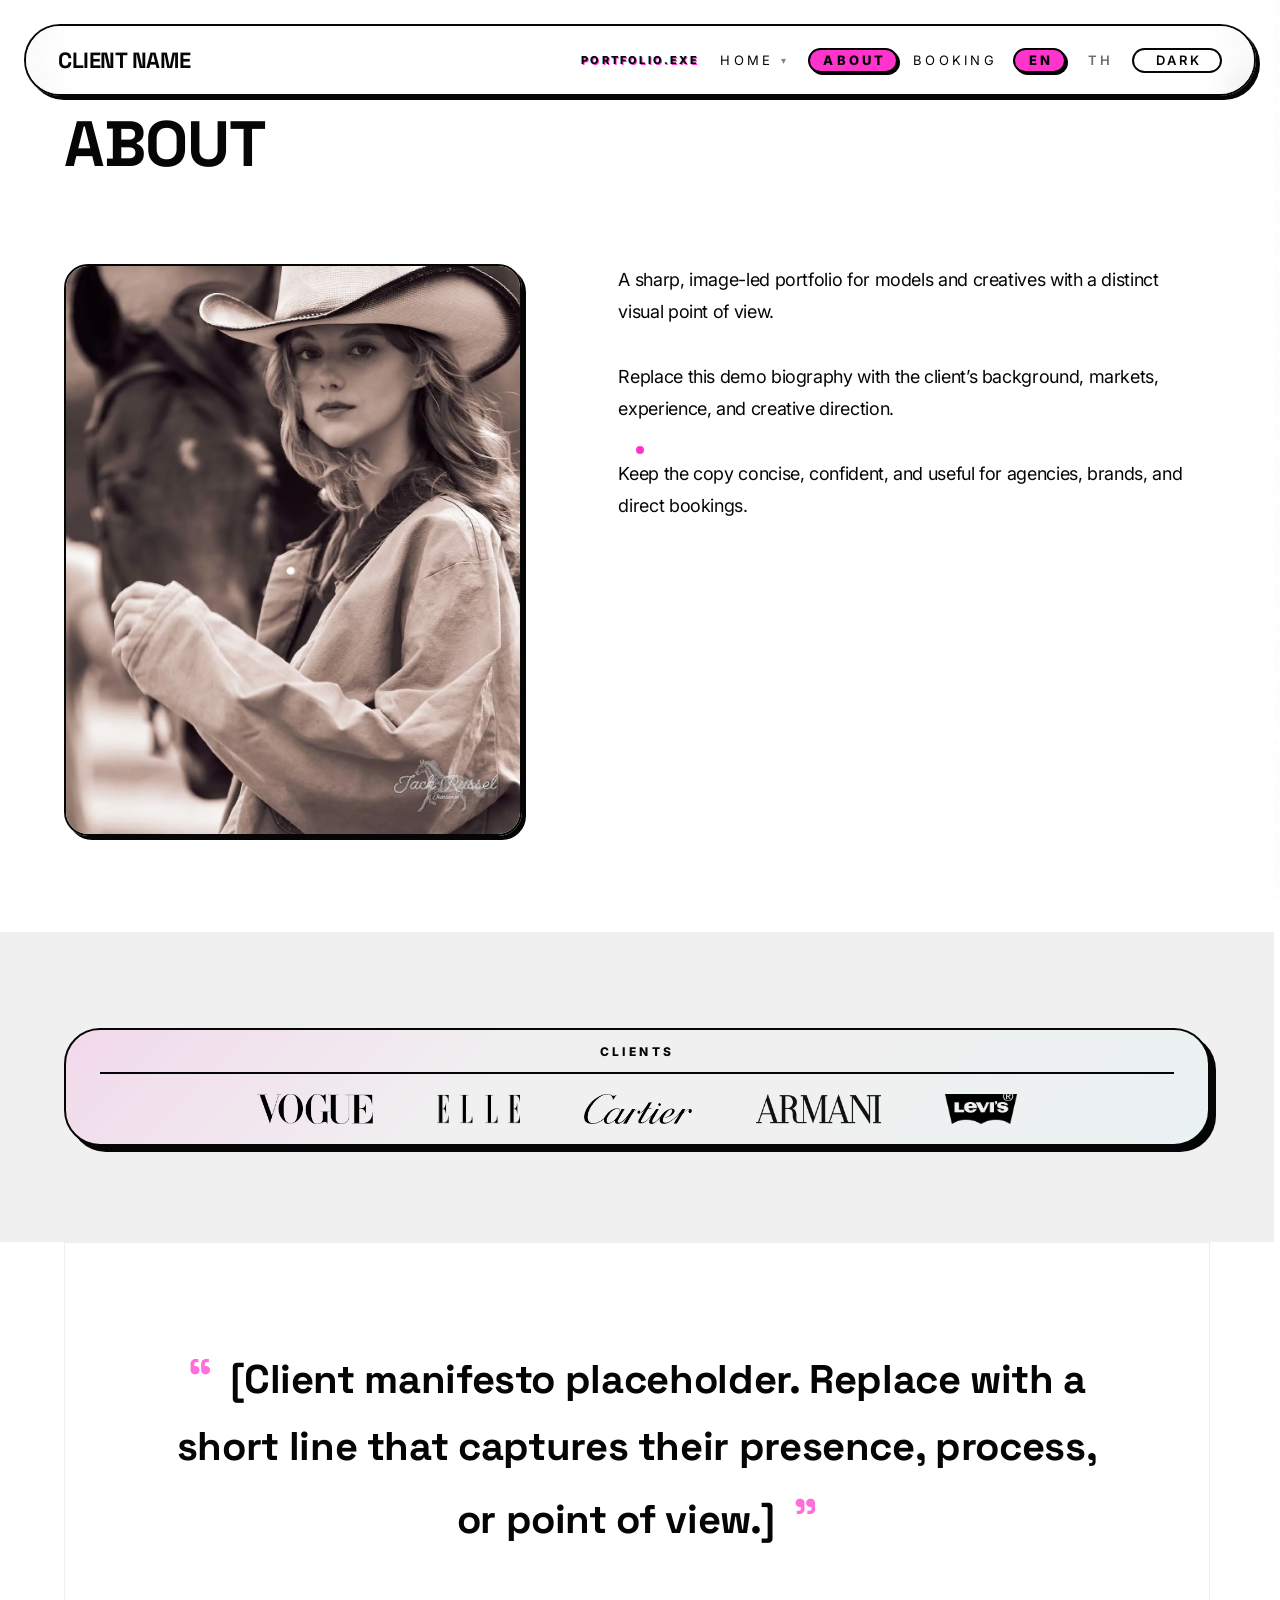
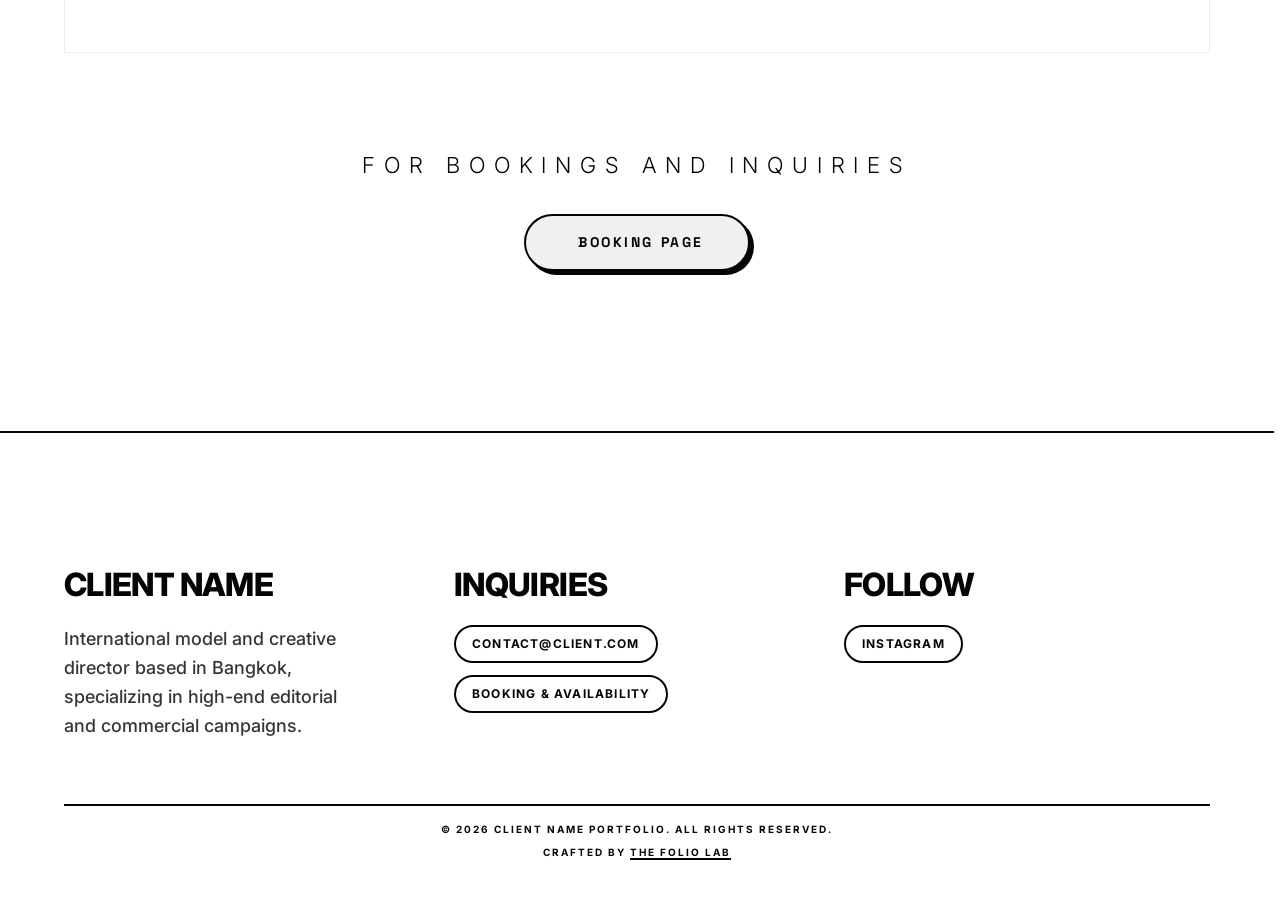
==== commit 49e38602: "Mobile 2" ====
--- a/about.html
+++ b/about.html
@@ -49,7 +49,7 @@
     }
     </script>
 </head>
-<body>
+<body class="about-page">
 
     <script src="nav.js"></script>
     <section style="padding-top: 96px; padding-bottom: 96px; border-top: none; min-height: 100vh; display: flex; align-items: center; position: relative;">
@@ -74,9 +74,6 @@
                 </div>
             </div>
         </div>
-        
-        <!-- Y2K Scroll Indicator -->
-        <div class="scroll-indicator" onclick="window.scrollBy({top: window.innerHeight, behavior: 'smooth'})" style="top: calc(100vh - 96px); bottom: auto;"></div>
     </section>
 
     <section class="about-clients-section">
--- a/style.css
+++ b/style.css
@@ -617,7 +617,7 @@
 
 .hero-marquee-track {
     display: flex;
-    animation: marqueeScroll 12s linear infinite;
+    animation: marqueeScroll 20s linear infinite;
 }
 
 .hero-marquee:hover .hero-marquee-track {
@@ -1842,9 +1842,10 @@
         left: -24px;
         transform: translateX(100%);
         width: calc(100% + 48px);
-        height: 100vh;
-        background: var(--nav-bg);
-        backdrop-filter: blur(15px); /* Reduced for buttery smooth mobile entrance */
+        height: 100dvh;
+        background: rgba(255, 255, 255, 0.94);
+        backdrop-filter: none;
+        -webkit-backdrop-filter: none;
         flex-direction: column;
         justify-content: center;
         align-items: center;
@@ -1857,6 +1858,10 @@
         overflow-y: auto;
         overscroll-behavior: contain; /* Stops background page drag */
         touch-action: pan-y; /* Locks gestures strictly to vertical to prevent horizontal sliding */
+    }
+
+    [data-theme="dark"] .nav-links {
+        background: rgba(5, 5, 5, 0.94);
     }
 
     nav.nav-open .nav-links { transform: translateX(0); }
@@ -1998,6 +2003,10 @@
     body {
         background: var(--bg);
     }
+
+    body::after {
+        display: none;
+    }
     
     /* Y2K Adjustments for Tablet */
     nav { top: 16px; width: calc(100% - 32px); padding: 0 24px; }
@@ -2047,18 +2056,7 @@
         padding-bottom: calc(var(--margin) + env(safe-area-inset-bottom));
         overflow: hidden;
         background-color: var(--bg);
-        background-image:
-            linear-gradient(
-                to bottom,
-                var(--bg) 0%,
-                var(--bg) 68%,
-                rgba(255, 255, 255, 0.72) 84%,
-                rgba(255, 255, 255, 0.16) 100%
-            ),
-            url('image/hero/hero.webp');
-        background-repeat: no-repeat;
-        background-position: center bottom;
-        background-size: cover;
+        background-image: none;
     }
     .hero::before {
         z-index: 2;
@@ -2077,12 +2075,22 @@
         z-index: 3;
         width: calc(100% - 48px);
         margin-left: 0;
-        margin-bottom: 9vh;
+        margin-bottom: 12vh;
         padding: 14px 18px;
         border-radius: 24px;
     }
-    .hero-marquee { bottom: 12px; width: calc(100% - 24px); padding: 7px 0; }
-    .hero-marquee-track { animation-duration: 20s; }
+    .hero-marquee {
+        bottom: 12px;
+        width: calc(100% - 24px);
+        padding: 7px 0;
+        background: rgba(255, 255, 255, 0.92);
+        backdrop-filter: none;
+        -webkit-backdrop-filter: none;
+    }
+    [data-theme="dark"] .hero-marquee {
+        background: rgba(5, 5, 5, 0.92);
+    }
+    .hero-marquee-track { animation-duration: 30s; }
     .hero-marquee-track span { font-size: 9px; padding: 0 18px; letter-spacing: 0.16em; }
     .scroll-indicator { bottom: 64px; transform: translateX(-50%) scale(0.72); } /* Shrinks bouncy arrow proportionately */
 
@@ -2107,12 +2115,35 @@
     .btn-primary, .btn-secondary { padding: 10px 18px 10px 24px; font-size: 10px; letter-spacing: 0.16em; }
 
     section { padding: 48px 0; } /* Tighter vertical rhythm */
+    .about-page > section:first-of-type,
+    .booking-page > section:first-of-type {
+        min-height: 115svh !important;
+        padding-bottom: calc(48px + var(--mobile-viewport-overbleed) + env(safe-area-inset-bottom)) !important;
+        overflow: hidden;
+    }
+
     .section-label { font-size: 24px; padding-bottom: 16px; padding-left: 16px; }
     .section-label::before { width: 60px; left: 16px; }
     .section-label { margin-bottom: 24px; } /* Reduced from 48px */
 
     /* Grid Resets */
     .featured-grid { grid-template-columns: repeat(2, 1fr); gap: 16px; } /* 2 columns for less scrolling */
+
+    .featured-item,
+    .featured-item img,
+    .full-grid img,
+    .video-item,
+    .digitals-grid img {
+        will-change: auto;
+    }
+
+    .full-grid img.reveal,
+    .full-grid img.reveal:not(.reveal-done),
+    .full-grid img.reveal.active {
+        opacity: 1;
+        transform: none;
+        transition: none;
+    }
     
     /* Preserve the uneven Y2K portfolio rhythm while keeping the mobile order stable */
     .full-grid {
@@ -2321,6 +2352,20 @@
 }
 
 /* --- SPLASH SCREEN --- */
+html.is-loading,
+html.is-loading body {
+    overflow: hidden;
+    background: var(--bg);
+}
+
+html.is-loading body > :not(#splash-screen) {
+    visibility: hidden;
+}
+
+html.is-loading #splash-screen {
+    visibility: visible;
+}
+
 .splash-screen {
     position: fixed;
     inset: 0;
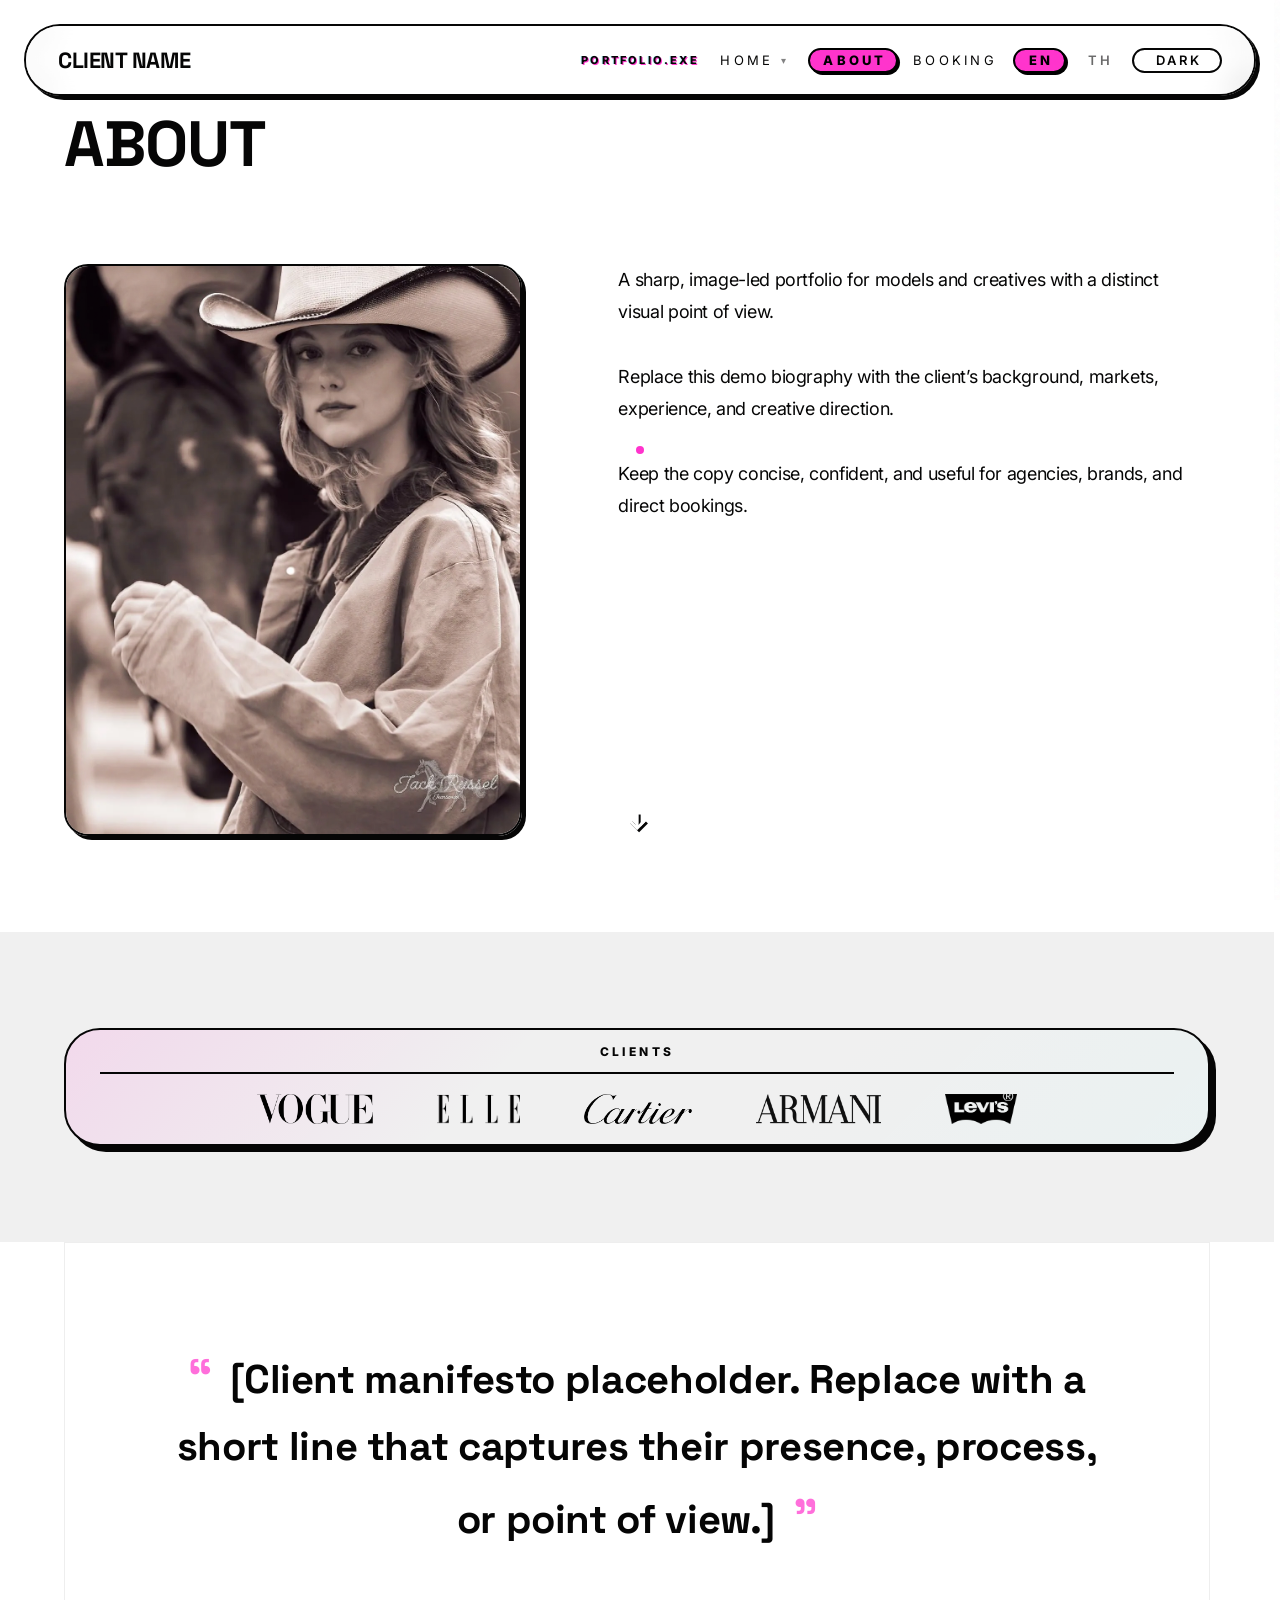
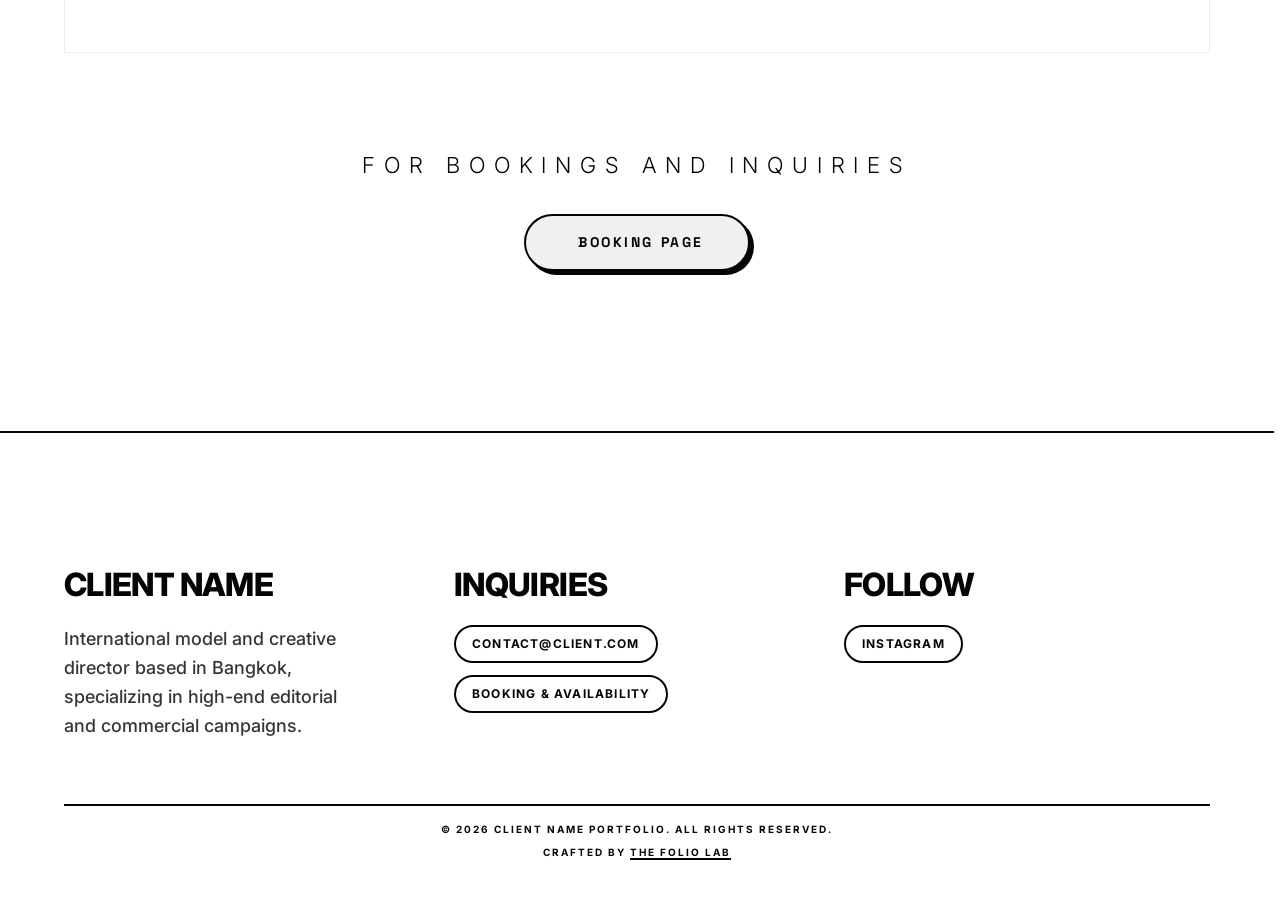
==== commit 391be6dc: "update" ====
--- a/about.html
+++ b/about.html
@@ -74,6 +74,9 @@
                 </div>
             </div>
         </div>
+
+        <!-- Y2K Scroll Indicator -->
+        <div class="scroll-indicator about-scroll-indicator" onclick="window.scrollBy({top: window.innerHeight, behavior: 'smooth'})" style="top: calc(100vh - 96px); bottom: auto;"></div>
     </section>
 
     <section class="about-clients-section">
--- a/style.css
+++ b/style.css
@@ -985,18 +985,11 @@
 
 .full-grid img.reveal:not(.reveal-done) {
     transition:
-        transform 0.82s cubic-bezier(0.16, 1, 0.3, 1),
-        opacity 0.82s cubic-bezier(0.16, 1, 0.3, 1),
+        transform 0.72s cubic-bezier(0.16, 1, 0.3, 1),
+        opacity 0.72s cubic-bezier(0.16, 1, 0.3, 1),
         box-shadow 0.05s ease,
         border-color 0.05s ease;
 }
-
-.full-grid .masonry-col img.reveal:nth-child(1):not(.reveal-done) { transition-delay: 0s; }
-.full-grid .masonry-col img.reveal:nth-child(2):not(.reveal-done) { transition-delay: 0.08s; }
-.full-grid .masonry-col img.reveal:nth-child(3):not(.reveal-done) { transition-delay: 0.16s; }
-.full-grid .masonry-col img.reveal:nth-child(4):not(.reveal-done) { transition-delay: 0.24s; }
-.full-grid .masonry-col img.reveal:nth-child(5):not(.reveal-done) { transition-delay: 0.32s; }
-.full-grid .masonry-col img.reveal:nth-child(6):not(.reveal-done) { transition-delay: 0.4s; }
 
 .video-grid {
     display: grid;
@@ -1661,9 +1654,9 @@
 
 @media (max-width: 768px) {
     .modal {
-        --modal-mobile-toolbar-clearance: clamp(148px, 18vh, 220px);
-        --modal-mobile-gap: 10px;
-        --modal-mobile-control-height: 40px;
+        --modal-mobile-toolbar-clearance: clamp(88px, 10vh, 124px);
+        --modal-mobile-gap: 8px;
+        --modal-mobile-control-height: 36px;
         --modal-caption-height: 0px;
     }
 
@@ -1693,8 +1686,8 @@
         right: 16px;
         bottom: calc(var(--modal-mobile-toolbar-clearance) + max(16px, env(safe-area-inset-bottom)));
         max-width: none;
-        max-height: min(24vh, 190px);
-        padding: 14px 16px;
+        max-height: min(22vh, 176px);
+        padding: 12px 14px;
     }
 
     .modal-caption__text {
@@ -1707,7 +1700,7 @@
         min-height: var(--modal-mobile-control-height);
         font-size: 9px;
         letter-spacing: 0.18em;
-        padding: 10px 12px;
+        padding: 8px 11px;
     }
 
     .modal-fullscreen-toggle {
@@ -1716,7 +1709,7 @@
         min-height: var(--modal-mobile-control-height);
         font-size: 9px;
         letter-spacing: 0.18em;
-        padding: 10px 12px;
+        padding: 8px 11px;
     }
 
     .modal:not(.has-caption-controls) .modal-fullscreen-toggle {
@@ -1840,9 +1833,11 @@
         --nav-item-width: auto;
         top: -24px;
         left: -24px;
+        bottom: calc(-1 * max(32px, env(safe-area-inset-bottom)));
         transform: translateX(100%);
         width: calc(100% + 48px);
-        height: 100dvh;
+        height: auto;
+        min-height: calc(100dvh + 64px);
         background: rgba(255, 255, 255, 0.94);
         backdrop-filter: none;
         -webkit-backdrop-filter: none;
@@ -1936,8 +1931,8 @@
         justify-content: center;
         width: fit-content;
         max-width: min(78vw, 360px);
-        min-height: 54px;
-        padding: 14px 28px 14px 34px !important;
+        min-height: 44px;
+        padding: 9px 22px 9px 28px !important;
     }
 
     .lang-switch,
@@ -1976,7 +1971,7 @@
         padding: 10px 0 20px 0;
     }
 
-    .dropdown-content a { font-size: 10px !important; font-family: var(--sans) !important; font-weight: 800 !important; text-transform: uppercase !important; letter-spacing: 0.28em !important; opacity: 0.56; min-width: 0; width: fit-content; max-width: min(76vw, 320px); padding: 6px 13px 6px 18px !important; border: 2px solid transparent; border-radius: 100px; transform: none !important; transition-delay: 0s !important; }
+    .dropdown-content a { font-size: 10px !important; font-family: var(--sans) !important; font-weight: 800 !important; text-transform: uppercase !important; letter-spacing: 0.28em !important; opacity: 0.56; min-width: 0; width: fit-content; max-width: min(76vw, 320px); padding: 5px 10px 5px 15px !important; border: 2px solid transparent; border-radius: 100px; transform: none !important; transition-delay: 0s !important; }
     .dropdown-content a.active { opacity: 1 !important; color: var(--text) !important; border-color: var(--text); }
     .lang-switch { margin-top: 0; margin-left: 0; margin-right: 0; font-size: 14px; }
     .dropdown-trigger::after { display: none; }
@@ -2093,6 +2088,7 @@
     .hero-marquee-track { animation-duration: 30s; }
     .hero-marquee-track span { font-size: 9px; padding: 0 18px; letter-spacing: 0.16em; }
     .scroll-indicator { bottom: 64px; transform: translateX(-50%) scale(0.72); } /* Shrinks bouncy arrow proportionately */
+    .about-scroll-indicator { display: none; }
 
     h1 { font-size: 40px; line-height: 1; letter-spacing: 0.02em; text-shadow: 3px 3px 0 var(--text); }
     .hero-content h1 {
@@ -2137,12 +2133,9 @@
         will-change: auto;
     }
 
-    .full-grid img.reveal,
-    .full-grid img.reveal:not(.reveal-done),
-    .full-grid img.reveal.active {
+    .full-grid img.reveal.reveal-done {
         opacity: 1;
         transform: none;
-        transition: none;
     }
     
     /* Preserve the uneven Y2K portfolio rhythm while keeping the mobile order stable */
@@ -2211,6 +2204,31 @@
 
     .about-clients-section {
         padding: 58px 0;
+    }
+
+    .about-page > section:first-of-type {
+        min-height: auto !important;
+        padding-bottom: 64px !important;
+    }
+
+    .about-page .split-layout {
+        gap: 34px;
+    }
+
+    .about-page .split-layout .bio p {
+        margin-bottom: 20px;
+    }
+
+    .about-page .manifesto-card {
+        margin-bottom: 0;
+    }
+
+    .about-page .manifesto-card + div {
+        margin-top: 52px !important;
+    }
+
+    .about-page > section.container:last-of-type {
+        padding-bottom: 96px !important;
     }
 
     /* Measurements */
